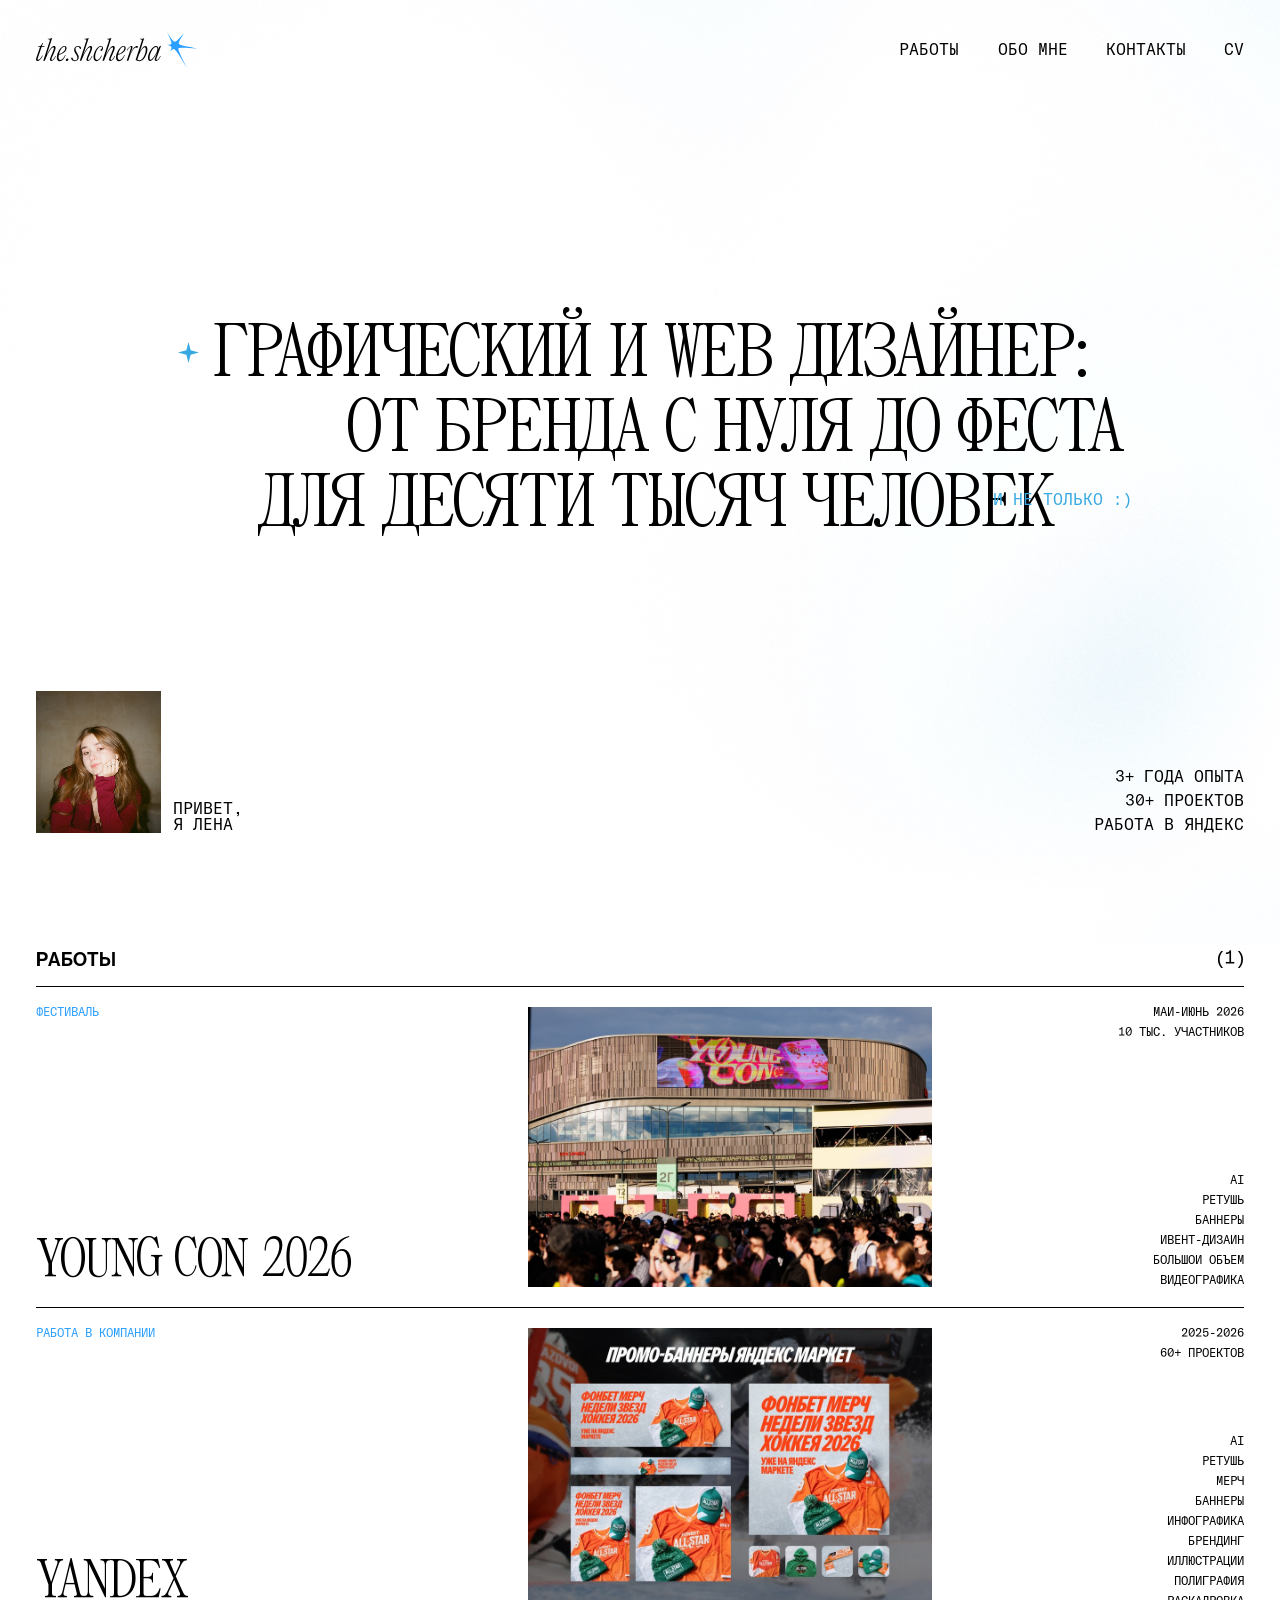
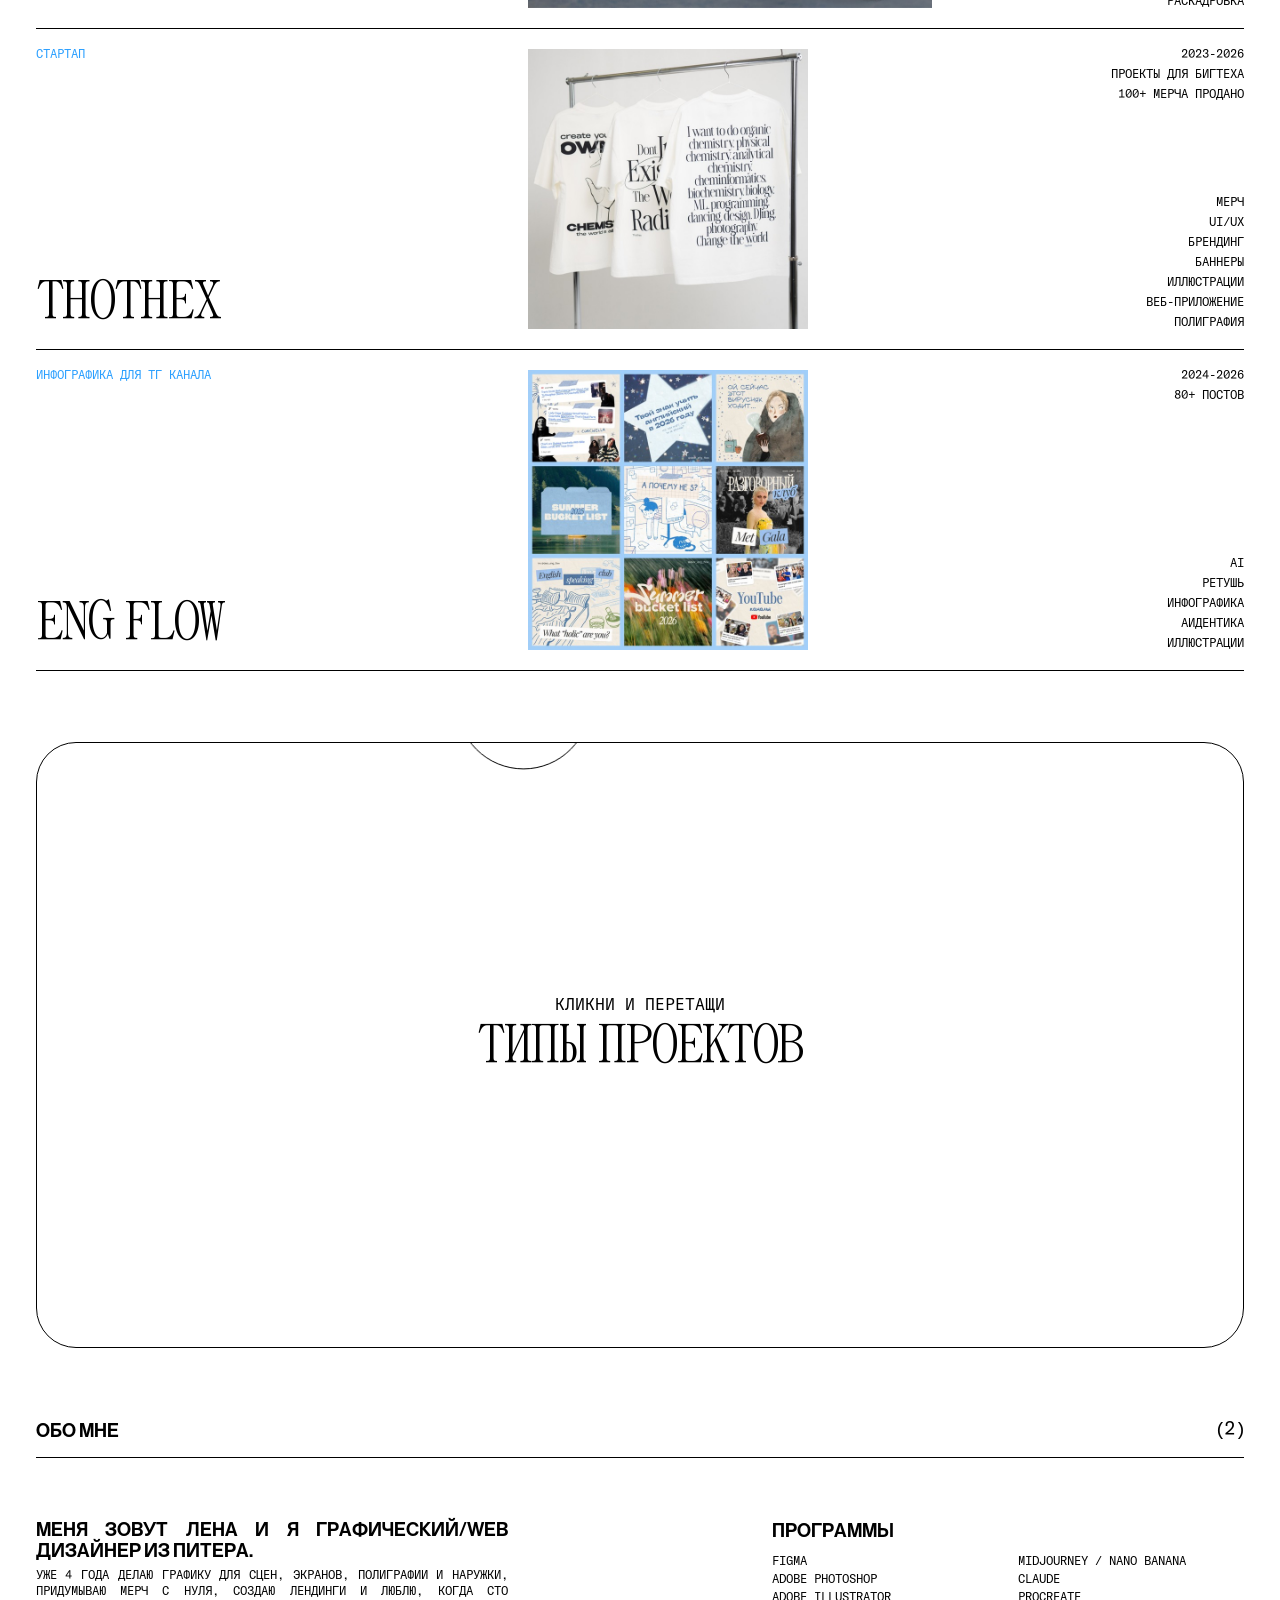
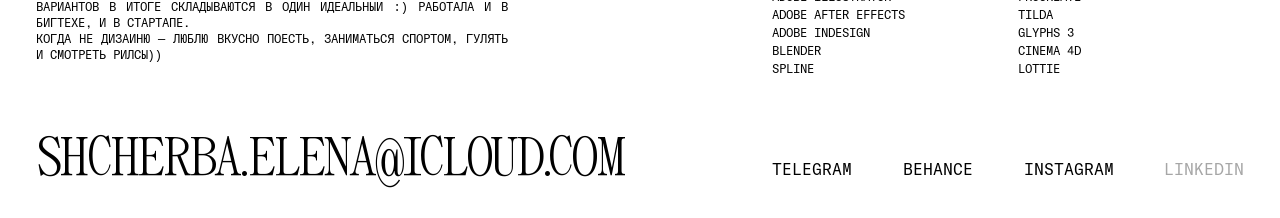
==== index.html @ 64e2c1d6 "Initial commit: portfolio site Co-Authored-By: Claude Opus 5.5 <noreply@anthropic.com>" ====
<!doctype html>
<html lang="ru">
  <head>
    <meta charset="UTF-8" />
    <meta name="viewport" content="width=device-width, initial-scale=1.0" />
    <title>the.shcherba — графический и web дизайнер</title>
    <link rel="icon" type="image/png" sizes="32x32" href="assets/favicon-32.png" />
    <link rel="apple-touch-icon" href="assets/apple-touch-icon.png" />
    <link rel="stylesheet" href="css/fonts.css" />
    <link rel="stylesheet" href="css/main.css" />
  </head>
  <body>
    <!-- РАУНД 36: экран загрузки — см. комментарий у .loading-screen в main.css и js/loader.js.
       Виден сразу (чистый CSS, не ждёт JS), прячется сам после полной загрузки страницы. -->
    <div class="loading-screen" id="loading-screen" aria-hidden="true">
      <div class="loading-screen-inner">
        <img
          class="loading-screen-gif"
          src="assets/loading/happy-cat.gif"
          alt=""
        />
        <p class="loading-screen-text">Loading...</p>
      </div>
    </div>

    <!-- первый экран -->
    <section id="top" class="hero">
      <div class="hero-headline">
        <!-- РАУНД 29: настоящий текст для скринридеров — один источник, т.к. ниже тот же текст
           показан визуально дважды (десктопная/мобильная разбивка на строки, см. main.css). -->
        <h1 class="sr-only">
          Графический и web дизайнер: от бренда с нуля до феста для десяти тысяч
          человек, и не только :)
        </h1>
        <img
          class="hero-star"
          src="assets/figma/hero-star.svg"
          alt=""
          width="21"
          height="21"
        />
        <div class="hero-lines hero-lines--desktop" aria-hidden="true">
          <span class="hero-line">Графический И WEB дизайнер:</span>
          <span class="hero-line">от бренда с нуля до феста&nbsp;</span>
          <span class="hero-line">для десяти тысяч человек</span>
        </div>
        <div class="hero-lines hero-lines--mobile" aria-hidden="true">
          <span class="hero-line-m">Графический И WEB</span>
          <span class="hero-line-m">дизайнер: от бренда</span>
          <span class="hero-line-m">с нуля до феста</span>
          <span class="hero-line-m">для десяти тысяч</span>
          <span class="hero-line-m">человек</span>
        </div>
        <span class="hero-accent" aria-hidden="true"
          >и не только <span class="hero-accent-smiley">:)</span></span
        >
      </div>

      <div class="hero-bottom">
        <div class="hero-greeting">
          <div class="hero-photo">
            <img
              src="assets/photos/lena.jpg"
              alt="Лена"
              width="125"
              height="142"
            />
          </div>
          <p class="hero-greeting-text">
            Привет<span class="hero-greeting-text-comma">,</span><br />я Лена
          </p>
        </div>
        <ul class="hero-stats">
          <li>3+ года опыта</li>
          <li>30+ проектов</li>
          <li>Работа в Яндекс</li>
        </ul>
      </div>
    </section>

    <!-- работы -->
    <section id="works" class="works">
      <div class="section-header">
        <span class="section-label">работы</span>
        <span class="section-counter">(1)</span>
      </div>

      <a class="work-row" href="young-con.html">
        <div class="work-info">
          <span class="work-tag">фестиваль</span>
          <h3 class="work-title">
            Young Con <span class="work-number">2026</span>
          </h3>
        </div>
        <div class="work-image work-image--wide">
          <img src="assets/photos/works/young-con.jpg" alt="Young Con 2026" />
        </div>
        <div class="work-meta">
          <div class="work-facts">
            <span>май-июнь 2026</span>
            <span>10 тыс. участников</span>
          </div>
          <ul class="work-tags">
            <li>ai</li>
            <li>ретушь</li>
            <li>баннеры</li>
            <li>ивент-дизайн</li>
            <li>большой объем</li>
            <li>видеографика</li>
          </ul>
        </div>
      </a>

      <div class="work-divider"></div>

      <a class="work-row" href="yandex.html">
        <div class="work-info">
          <span class="work-tag">работа в компании</span>
          <h3 class="work-title">Yandex</h3>
        </div>
        <div class="work-image work-image--wide">
          <img src="assets/photos/works/yandex.jpg" alt="Yandex" />
        </div>
        <div class="work-meta">
          <div class="work-facts">
            <span>2025-2026</span>
            <span>60+ проектов</span>
          </div>
          <ul class="work-tags">
            <li>ai</li>
            <li>ретушь</li>
            <li>мерч</li>
            <li>баннеры</li>
            <li>инфографика</li>
            <li>брендинг</li>
            <li>иллюстрации</li>
            <li>полиграфия</li>
            <li>раскадровка</li>
          </ul>
        </div>
      </a>

      <div class="work-divider"></div>

      <a class="work-row" href="thothex.html">
        <div class="work-info">
          <span class="work-tag">стартап</span>
          <h3 class="work-title">Thothex</h3>
        </div>
        <div class="work-image work-image--square">
          <img src="assets/photos/works/thothex.jpg" alt="Thothex" />
        </div>
        <div class="work-meta">
          <div class="work-facts work-facts--split">
            <span>2023-2026</span>
            <span>проекты для бигтеха</span>
            <span>100+ мерча продано</span>
          </div>
          <ul class="work-tags">
            <li>мерч</li>
            <li>ui/ux</li>
            <li>брендинг</li>
            <li>баннеры</li>
            <li>иллюстрации</li>
            <li>веб-приложение</li>
            <li>полиграфия</li>
          </ul>
        </div>
      </a>

      <div class="work-divider"></div>

      <a class="work-row" href="eng-flow.html">
        <div class="work-info">
          <span class="work-tag">инфографика для тг канала</span>
          <h3 class="work-title">eng flow</h3>
        </div>
        <div class="work-image work-image--square">
          <img src="assets/photos/works/eng-flow.jpg" alt="eng flow" />
        </div>
        <div class="work-meta">
          <div class="work-facts">
            <span>2024-2026</span>
            <span>80+ постов</span>
          </div>
          <ul class="work-tags">
            <li>ai</li>
            <li>ретушь</li>
            <li>инфографика</li>
            <li>айдентика</li>
            <li>иллюстрации</li>
          </ul>
        </div>
      </a>

      <div class="work-divider"></div>
    </section>

    <!-- типы проектов / обо мне / контакты -->
    <div class="bottom-group">
      <section id="skills" class="skills">
        <div class="skills-canvas">
          <span class="skills-hint">кликни и перетащи</span>
          <h2 class="skills-title">Типы проектов</h2>
          <ul class="skills-balls">
            <li>полиграфия</li>
            <li>презентации</li>
            <li>лендинги</li>
            <li>айдентика</li>
            <li>3D</li>
            <li>моушн</li>
            <li>мерч</li>
            <li>ai</li>
            <li>баннеры</li>
            <li>ui/ux</li>
            <li>иллюстация</li>
            <li>инфографика</li>
            <li>ретушь</li>
          </ul>
        </div>
      </section>

      <section id="about" class="about">
        <div class="section-header">
          <span class="section-label">обо мне</span>
          <span class="section-counter">(2)</span>
        </div>
        <div class="about-body">
          <div class="about-text">
            <p class="about-intro">
              Меня зовут Лена и я графический/web дизайнер из Питера.
            </p>
            <p class="about-bio">
              уже 4 года делаю графику для сцен, экранов, полиграфии и наружки,
              придумываю мерч с нуля, создаю лендинги и люблю, когда сто
              вариантов в итоге складываются в один идеальный :) Работала и в
              бигтехе, и в стартапе.<br />Когда не дизайню — люблю вкусно
              поесть, заниматься спортом, гулять и смотреть рилсы))
            </p>
          </div>
          <div class="about-programs">
            <h4>программы</h4>
            <div class="about-programs-cols">
              <ul>
                <li>Figma</li>
                <li>Adobe Photoshop</li>
                <li>Adobe Illustrator</li>
                <li>Adobe After Effects</li>
                <li>Adobe InDesign</li>
                <li>Blender</li>
                <li>Spline</li>
              </ul>
              <ul>
                <li>Midjourney / nano banana</li>
                <li>Claude</li>
                <li>Procreate</li>
                <li>Tilda</li>
                <li>Glyphs 3</li>
                <li>Cinema 4D</li>
                <li>Lottie</li>
              </ul>
            </div>
          </div>
        </div>
      </section>

      <footer id="contacts" class="contacts">
        <a class="contacts-email" href="mailto:shcherba.elena@icloud.com"
          >shcherba.elena@icloud.com</a
        >
        <nav class="contacts-links">
          <a href="https://t.me/the_shcherba" target="_blank" rel="noopener"
            >telegram</a
          >
          <a
            href="https://www.behance.net/the_shcherba"
            target="_blank"
            rel="noopener"
            >behance</a
          >
          <a
            href="https://www.instagram.com/the.shcherba/"
            target="_blank"
            rel="noopener"
            >instagram</a
          >
          <span class="contacts-link--pending" title="ждём ссылку от Лены"
            >linkedin</span
          >
        </nav>
      </footer>
    </div>

    <!-- РАУНД 28: хедер намеренно вынесен сюда, в самый конец <body> (не там, где он
       визуально на странице) — технический приём, не визуальный. Подробности в
       комментарии у .hero-nav в main.css: прилипающий/скрывающийся при скролле хедер
       (position:absolute, БЕЗ z-index — z-index ломает mix-blend-mode, см. комментарий)
       должен идти в разметке ПОСЛЕ секций со своим z-index (.skills-canvas/.case-canvas),
       иначе они будут рисоваться поверх него при скролле — порядок покраски для
       position:absolute элементов без z-index решает именно разметка, не CSS-позиция. -->
    <header class="hero-nav">
      <a href="#top" class="logo">
        <img
          class="logo-text-img"
          src="assets/figma/logo-text.svg"
          alt="the.shcherba"
          width="125"
          height="24"
        />
        <img
          class="logo-star-img"
          src="assets/figma/logo-star.svg"
          alt=""
          width="31"
          height="36"
        />
      </a>
      <button type="button" class="nav-menu-toggle" aria-expanded="false">
        (меню)
      </button>
      <nav class="nav-links">
        <a href="#works">работы</a>
        <a href="#about">обо мне</a>
        <a href="#contacts">контакты</a>
        <a href="#" class="cv-link" target="_blank" rel="noopener">cv</a>
      </nav>
    </header>

    <script src="js/vendor/lenis.min.js"></script>
    <script src="js/smooth-scroll.js"></script>
    <script src="js/loader.js"></script>
    <script src="js/background.js"></script>
    <script src="js/nav.js"></script>
    <script src="js/cursor.js"></script>
    <script src="js/skills-balls.js"></script>
  </body>
</html>
---- css/fonts.css ----
/* GT America Mono — навигация, мелкий текст (Trial — купить лицензию перед публикацией) */
@font-face {
  font-family: "GT America Mono";
  src: url("../fonts/gt-america-mono/GT-America-Mono-Light-Trial.otf") format("opentype");
  font-weight: 300;
  font-style: normal;
  font-display: swap;
}
@font-face {
  font-family: "GT America Mono";
  src: url("../fonts/gt-america-mono/GT-America-Mono-Regular-Trial.otf") format("opentype");
  font-weight: 400;
  font-style: normal;
  font-display: swap;
}

/* Panama — крупный заголовок первого экрана */
@font-face {
  font-family: "Panama";
  src: url("../fonts/panama/Panama-Regular.ttf") format("truetype");
  font-weight: 400;
  font-style: normal;
  font-display: swap;
}

/* PP Editorial New Ultralight Italic — для логотипа (сейчас лого подключено как SVG-картинка, шрифт оставлен про запас) */
@font-face {
  font-family: "PP Editorial New";
  src: url("../fonts/pp-editorial-new/PPEditorialNew-UltralightItalic-BF644b214ff1e9b.otf") format("opentype");
  font-weight: 200;
  font-style: italic;
  font-display: swap;
}

/* PP Editorial New Ultralight (прямой) — цифры в заголовках карточек работ */
@font-face {
  font-family: "PP Editorial New";
  src: url("../fonts/pp-editorial-new/PPEditorialNew-Ultralight-BF644b21500d0c0.otf") format("opentype");
  font-weight: 200;
  font-style: normal;
  font-display: swap;
}

/* Neue Haas Grotesk Display Pro — заголовки секций ("работы", "обо мне") и вступительный текст блока "обо мне" */
/* РАУНД 11: Лена прислала Medium (65) взамен Roman (55) — используем Medium везде, где подключен этот шрифт */
@font-face {
  font-family: "Neue Haas Grotesk Display Pro";
  src: url("../fonts/neue-haas/Neue-Haas-Grotesk-Display-Pro-65-Medium.otf") format("opentype");
  font-weight: 400;
  font-style: normal;
  font-display: swap;
}
---- css/main.css ----
/* ===== reset / base ===== */
*,
*::before,
*::after {
  box-sizing: border-box;
}
html,
body {
  margin: 0;
  padding: 0;
}
body {
  font-family: "GT America Mono", monospace;
  color: #000;
  background: #fff;
  -webkit-font-smoothing: antialiased;
  padding: 0 clamp(20px, 2.78vw, 40px); /* 40px at 1440 canvas width */
}
img {
  display: block;
  max-width: 100%;
}
a {
  color: inherit;
  text-decoration: none;
}
ul {
  list-style: none;
  margin: 0;
  padding: 0;
}
h1 {
  margin: 0;
  font-weight: normal;
}

/* РАУНД 29: визуально скрытый, но доступный для скринридеров текст — нужен там, где одно и то
   же содержимое показано визуально по-разному на десктопе и мобильном (см. .hero-headline:
   десктопная и мобильная версии заголовка — это две разные "нарезки" на строки одного и того же
   текста через чистый CSS display:none/block, обе помечены aria-hidden, поэтому самому тексту
   нужен один-единственный настоящий источник для accessibility — этот класс). */
.sr-only {
  position: absolute;
  width: 1px;
  height: 1px;
  padding: 0;
  margin: -1px;
  overflow: hidden;
  clip: rect(0, 0, 0, 0);
  white-space: nowrap;
  border: 0;
}

/* ===== фон с нойзом (референс chriskalafatis.com, см. js/background.js) ===== */
#bg-canvas {
  position: fixed;
  top: -5vh;
  left: -5vw;
  width: 110vw;
  height: 110vh;
  z-index: -1;
  pointer-events: none;
  /* было 60px. Блюр — это фильтр нижних частот: он усредняет соседние пиксели, а значит стирает
     ЛЮБОЕ мелкое зерно (оно меняется через пиксель — самая высокая "частота" из возможных) даже
     при небольшом радиусе блюра, задолго до того как начинает заметно сглаживать сам силуэт пятна.
     Поэтому блюр тут больше не используется вообще — мягкий край даёт сам шейдер (smoothstep
     внутри blob()), а зерно (js/background.js) остаётся видимым как и должно */
  filter: none;
}

/* ===== кастомный курсор (референс klyuse.com, см. js/cursor.js) ===== */
html.has-custom-cursor,
html.has-custom-cursor * {
  cursor: none !important;
}

.cursor {
  position: fixed;
  top: 0;
  left: 0;
  width: 0;
  height: 0;
  pointer-events: none;
  z-index: 9999;
  opacity: 0;
  transition: opacity 0.2s ease;
}

.cursor.is-visible {
  opacity: 1;
}

.cursor-dot {
  position: absolute;
  top: 0;
  left: 0;
  width: 9px;
  height: 9px;
  border-radius: 50%;
  background: var(--color-accent, #36a9e2);
  border: 0px solid var(--color-accent, #36a9e2);
  transform: translate(-50%, -50%);
  transition:
    width 0.3s cubic-bezier(0.19, 1, 0.22, 1),
    height 0.3s cubic-bezier(0.19, 1, 0.22, 1),
    background-color 0.3s ease,
    border-width 0.3s ease;
}

.cursor.is-hover .cursor-dot {
  width: 80px;
  height: 80px;
  background: rgba(54, 169, 226, 0.16);
  border: 1px solid var(--color-accent, #36a9e2);
}

@media (hover: none), (pointer: coarse) {
  .cursor {
    display: none;
  }
}

/* ===== экран загрузки (РАУНД 36, Figma нода 217:10764 — "MacBook Air - 1") =====
   Показывается при каждом открытии страницы: гифка кота по центру, "Loading..." под ней.
   В Figma-макете (кадр 1280×832) центр группы "кот+текст" чуть выше геометрического центра
   экрана (175px до верха кота + 274 высота + 31 зазор + 12 текста = группа 175-492px, её
   центр 333.5px — это 40% высоты кадра, не 50%), поэтому вместо чистого justify-content:center
   у .loading-screen-inner есть небольшой отрицательный margin-top (в vh, т.к. это оверлей на
   весь экран — в отличие от остальной вёрстки сайта с её max-width:1360px контейнером, тут
   позиционирование от viewport, не от контента). z-index выше, чем у курсора (9999, см. выше) —
   оверлей должен перекрывать вообще всё, включая кастомный курсор. */
.loading-screen {
  position: fixed;
  inset: 0;
  z-index: 100000;
  background: #fff;
  display: flex;
  align-items: center;
  justify-content: center;
  transition: opacity 0.5s ease;
}

.loading-screen.is-hidden {
  opacity: 0;
  pointer-events: none;
}

.loading-screen-inner {
  display: flex;
  flex-direction: column;
  align-items: center;
  gap: 31px;
  margin-top: clamp(-80px, -10vh, 0px);
}

.loading-screen-gif {
  width: clamp(120px, 21vw, 274px);
  aspect-ratio: 1 / 1;
  object-fit: contain;
}

.loading-screen-text {
  margin: 0;
  font-family: "GT America Mono", monospace;
  font-size: 16px;
  text-transform: uppercase;
  color: #000;
  white-space: nowrap;
}

body.is-loading {
  overflow: hidden;
}

@media (prefers-reduced-motion: reduce) {
  .loading-screen {
    transition: none;
  }
}

/* ===== первый экран ===== */
.hero {
  max-width: 1360px;
  margin: 0 auto;
  display: flex;
  flex-direction: column;
  align-items: flex-start;
  gap: 19px;
  /* РАУНД 28: .hero-nav снова ушёл из потока (position:absolute) — нужен position:relative
     здесь, чтобы он позиционировался относительно .hero (центрированной колонки 1360px),
     а не относительно viewport/body. padding-top компенсирует место, которое раньше занимал
     хедер в потоке (его высоту, var(--nav-h), меряет js/nav.js) + прежний gap 19px до него. */
  position: relative;
  padding-top: calc(var(--nav-h, 110px) + 19px);

  height: calc(100vh - 40px);
}

/* --- хедер ---
   РАУНД 19: маска-инверсия/scramble/подчёркивание/прилипание-скрытие при скролле были убраны
   по просьбе Лены — хедер вернулся в обычный статичный поток.
   РАУНД 27: Лена попросила вернуть анимацию хедера как на chriskalafatis.com — маску-инверсию
   на буквах, подчёркивание при наведении, смену символов на 4 пунктах меню, плавную анимацию.
   Тогда НЕ трогали position хедера (оставался в обычном потоке, position:static) — именно
   смена position (fixed в РАУНДЕ 16, затем absolute+scroll-sync в РАУНДЕ 17-18) была причиной
   почти всех багов с маской в прошлых раундах (у position:fixed/absolute со своим stacking
   context mix-blend-mode видит только контент внутри этого контекста, не реальный фон страницы
   позади) — тогда это не просили, поэтому не добавляли.
   РАУНД 28: Лена явно попросила именно это — "при прокрутке вниз пропадает вверх появляется
   мягко", как на chriskalafatis.com. Возвращаем position:absolute, но теперь зная уроки
   прошлых раундов плюс НОВУЮ находку этого раунда (проверено отдельным минимальным тестом в
   Playwright, не на глаз):

   (1) РАУНД 17 — position:fixed ломает mix-blend-mode кросс-контентный блендинг (изолированный
   stacking context), а position:absolute без СВОЕГО z-index — нет; поэтому "прилипание" к верху
   экрана при скролле делается не через fixed, а через JS, который на каждый кадр выставляет
   nav.style.top = window.scrollY (см. js/nav.js) — визуально неотличимо от fixed, но блендинг
   остаётся настоящим.

   (2) РАУНД 18 — анимация через CSS `transform` на элементе с position:fixed/absolute может
   спровоцировать браузер поднять его в отдельный GPU-слой композитинга даже в состоянии покоя —
   это тоже ломает mix-blend-mode на реальных устройствах. Поэтому анимация скрытия/появления
   идёт через `margin-top` (layout-свойство), а не через transform.

   (3) НОВОЕ, РАУНД 28 — САМ `z-index` (с любым числовым значением, не `auto`) на позиционированном
   элементе создаёт для него изолированную группу блендинга точно так же, как position:fixed —
   mix-blend-mode внутри такой группы видит только то, что нарисовано ВНУТРИ самого .hero-nav
   (например звёздочку рядом с текстом), а не реальный контент страницы позади хедера. Раньше
   (РАУНДЫ 16-18) на хедере стоял `z-index:100` — похоже, кросс-контентный блендинг тогда работал
   не до конца корректно, просто это не было поймано отдельным тестом. Проверено минимальным
   изолированным примером (прямоугольник с mix-blend-mode:difference текстом на градиентном фоне):
   без z-index — текст корректно меняет цвет под градиентом; с любым z-index (включая 100) —
   текст остаётся сплошным белым, блендинга нет. Поэтому здесь z-index у `.hero-nav` НЕТ вообще —
   чтобы он всё равно гарантированно рисовался поверх других секций со своим z-index
   (`.skills-canvas`/`.case-canvas`, им z-index:0 нужен по отдельной причине — см. комментарий
   там), сам `<header class="hero-nav">` в разметке каждой страницы перенесён в самый конец
   `<body>` (после всех остальных секций) — для position:absolute элементов без z-index порядок
   прорисовки среди "конкурентов" на той же позиции решает порядок в DOM, а не позиция на экране
   (которая всё равно управляется через top/margin-top, а не через место в разметке). */
.hero-nav {
  /* хедер позиционируется от окна (position:absolute, body не relative), а не от колонки
     контента — поэтому вычитаем боковые отступы body (та же clamp, что у body выше), иначе
     на узких экранах (где 1360px не ограничивает) он прилипал к краям экрана */
  width: calc(100% - 2 * clamp(20px, 2.78vw, 40px));
  max-width: 1360px;
  margin: 0 auto;
  padding: clamp(20px, 2.6vw, 32px) 0px clamp(14px, 1.8vw, 22px);
  box-sizing: border-box;
  display: flex;
  align-items: center;
  justify-content: space-between;
  position: absolute;
  top: 0;
  left: 0;
  right: 0;
  margin-top: 0;
  transition: margin-top 0.4s ease;
}

/* скрытое состояние — выезжает вверх за пределы экрана (margin-top отрицательный, см. комментарий
   выше про то, почему margin-top, а не transform). На самом верху страницы хедер всегда виден
   (см. логику в js/nav.js) — сразу после загрузки класс не навешивается. */
.hero-nav.nav-hidden {
  margin-top: calc(var(--nav-h, 110px) * -1.3);
}

.logo {
  display: flex;
  align-items: center;
  gap: 6px;
}

/* mix-blend-mode:difference против белого текста и filter:invert(1) против чёрного SVG-лого —
   та же пара приёмов, что уже проверялась в РАУНДАХ 16/18: инверсия должна быть именно на
   буквах (текст лого + пункты меню), звёздочка (.logo-star-img) её сознательно не получает,
   как и просила Лена в РАУНДЕ 18 ("маска инвертирующая... только на буквах"). */
.logo-text-img {
  display: block;
  width: 125px;
  height: 24px;
  mix-blend-mode: difference;
  filter: invert(1);
}

.logo-star-img {
  display: block;
  width: 31px;
  height: 36px;
}

.nav-links {
  display: flex;
  align-items: center;
  gap: clamp(20px, 3vw, 42px);
}

.nav-links a {
  position: relative;
  display: inline-block;
  font-size: 16px;
  line-height: 12px;
  text-transform: uppercase;
  white-space: nowrap;
  color: #fff;
  mix-blend-mode: difference;
}

/* подчёркивание при наведении — тонкая линия, выезжает слева направо.
   Тоже mix-blend-mode:difference + белый фон, как и сам текст, чтобы линия вела себя так же
   (видна на любом фоне позади хедера, не только на белом). */
.nav-links a::after {
  content: "";
  position: absolute;
  left: 0;
  right: 0;
  bottom: -4px;
  height: 1px;
  background: #fff;
  mix-blend-mode: difference;
  transform: scaleX(0);
  transform-origin: left;
  transition: transform 0.35s ease;
}

.nav-links a:hover::after {
  transform: scaleX(1);
}

/* Safari / любой браузер на iOS (движок WebKit): маска-инверсия хедера там не работает.
   Проверено тестовыми страницами в Safari: ломает её WebGL-фон #bg-canvas (с ним — текст
   не виден, без него — виден; прилипание хедера через top в js/nav.js ни при чём). Плюс
   WebKit не смешивает с фоном самого body/холста страницы — только с обычными блоками.
   mix-blend-mode в WebKit видит только то, что в одном слое композитинга с хедером, а
   анимированный канвас всегда в своём слое. Поэтому в WebKit — запасной вариант: обычный
   чёрный текст и чёрное лого без блендинга, всегда (по решению Лены — без переключения цвета
   над фото). Класс .is-webkit на <html> ставит js/nav.js. */
html.is-webkit .logo-text-img {
  mix-blend-mode: normal;
  filter: none; /* исходный SVG лого чёрный — invert(1) делал его белым для difference */
}

html.is-webkit .nav-links a,
html.is-webkit .nav-links a::after,
html.is-webkit .nav-menu-toggle {
  mix-blend-mode: normal;
}

html.is-webkit .nav-links a,
html.is-webkit .nav-menu-toggle {
  color: #000;
}

html.is-webkit .nav-links a::after {
  background: #000;
}

/* РАУНД 29: кнопка "(меню)" — показывается только на узких экранах (см. @media max-width:480px),
   раскрывает/прячет .nav-links. На десктопе/планшете её просто не видно и она не участвует в
   layout (display:none), поэтому justify-content:space-between у .hero-nav её не замечает. */
.nav-menu-toggle {
  display: none;
}

/* --- заголовок --- */
.hero-headline {
  position: relative;
  width: 100%;
  height: clamp(320px, 44vw, 599px);
}

.hero-star {
  position: absolute;
  left: 11.8%;
  top: 41.4%;
  width: 21px;
  height: 21px;
}

/* РАУНД 29: настоящий <h1> теперь просто .sr-only (один источник текста для скринридеров —
   см. комментарий у .sr-only в начале файла), сама видимая вёрстка — в .hero-lines--desktop /
   .hero-lines--mobile ниже (обе aria-hidden, переключаются через display:none/block по
   медиа-запросу, см. @media (max-width: 480px) в конце файла). */
.hero-lines--mobile {
  display: none;
}

.hero-line {
  position: absolute;
  display: block;
  font-family: "Panama", serif;
  font-size: clamp(30px, 5.88vw, 80px);
  line-height: 1;
  letter-spacing: -0.0695em;
  text-transform: uppercase;
  white-space: nowrap;
  color: #000;
  transform: translateY(-50%);
}

.hero-line:nth-of-type(1) {
  left: 14.49%;
  right: 17.72%;
  top: 43.24%;
}

.hero-line:nth-of-type(2) {
  left: 25.59%;
  right: 14.49%;
  top: 56.59%;
}

.hero-line:nth-of-type(3) {
  left: 18.31%;
  right: 20.37%;
  top: 69.95%;
}

.hero-accent {
  position: absolute;
  right: 9.3%;
  top: 69.45%;
  transform: translateY(-50%);
  font-family: "GT America Mono", monospace;
  font-size: 16px;
  text-transform: uppercase;
  white-space: nowrap;
  color: #36a9e2;
}

.hero-accent-smiley {
  text-transform: none;
}

/* --- низ первого экрана --- */
.hero-bottom {
  width: 100%;
  display: flex;
  align-items: flex-end;
  justify-content: space-between;
}

.hero-greeting {
  display: flex;
  align-items: flex-end;
  gap: 12px;
}

.hero-photo {
  width: 125px;
  height: 142px;
  overflow: hidden;
  flex-shrink: 0;
}

.hero-photo img {
  width: 100%;
  height: 100%;
  object-fit: cover;
}

.hero-greeting-text {
  margin: 0;
  font-family: "GT America Mono", monospace;
  font-size: 16px;
  line-height: 1;
  text-transform: uppercase;
  white-space: nowrap;
  color: #000;
}
.hero-greeting-text-comma {
  letter-spacing: -0.0822em;
}

.hero-stats {
  display: flex;
  flex-direction: column;
  align-items: flex-end;
  gap: 8px;
  font-family: "GT America Mono", monospace;
  font-size: 16px;
  line-height: 1;
  text-transform: uppercase;
  text-align: right;
  color: #000;
  white-space: nowrap;
}

/* ===== общий ритм секций ===== */
:root {
  --gap-section: clamp(40px, 5.56vw, 80px); /* 80px на холсте 1440 */
  --gap-sub: clamp(
    28px,
    4.17vw,
    60px
  ); /* 60px между типы проектов / обо мне / контакты */
  --color-tag: #2a9fff; /* категория-тег у карточек работ */
  --color-accent: #36a9e2; /* акцентный голубой (hero, фон) */
}

.works,
.bottom-group {
  max-width: 1360px;
  margin: var(--gap-section) auto 0;
}

/* --- переиспользуемый заголовок секции ("работы (1)", "обо мне (2)") --- */
.section-header {
  display: flex;
  align-items: center;
  justify-content: space-between;
  width: 100%;
  padding: 18px 0;
  border-bottom: 1px solid #000;
  text-transform: uppercase;
}

.section-label {
  font-family: "Neue Haas Grotesk Display Pro", sans-serif;
  font-size: 19px;
  line-height: 19px;
}

.section-counter {
  font-family: "GT America Mono", monospace;
  font-size: 19px;
  line-height: 19px;
  letter-spacing: -0.0882em;
}

/* ===== работы ===== */
.works {
  display: flex;
  flex-direction: column;
  gap: 20px;
}

.work-divider {
  height: 1px;
  background: #000;
  width: 100%;
}

.work-row {
  display: flex;
  align-items: stretch;
  gap: 20px;
}

.work-info {
  flex: 0 0 39.12%;
  display: flex;
  flex-direction: column;
  justify-content: space-between;
  text-transform: uppercase;
}

.work-tag {
  font-family: "GT America Mono", monospace;
  font-size: 12px;
  line-height: 12px;
  color: var(--color-tag);
}

.work-title {
  margin: 0;
  display: flex;
  align-items: flex-end;
  gap: clamp(8px, 1.25vw, 17px);
  font-family: "Panama", serif;
  font-weight: normal;
  font-size: clamp(28px, 4.27vw, 58px);
  letter-spacing: -0.06em;
  line-height: 1;
  color: #000;
}

.work-number {
  font-family: "PP Editorial New", serif;
  font-weight: 200;
  font-size: clamp(24px, 3.82vw, 52px);
  letter-spacing: -0.04em;
}

.work-image {
  flex-shrink: 0;
  overflow: hidden;
}

.work-image img {
  width: 100%;
  height: 100%;
  object-fit: cover;
  display: block;
}

.work-image--wide {
  flex-basis: 33.38%;
  aspect-ratio: 454 / 315;
}

.work-image--square {
  flex-basis: 23.16%;
  aspect-ratio: 1 / 1;
}

.work-meta {
  flex: 1 1 0%;
  display: flex;
  flex-direction: column;
  justify-content: space-between;
  align-items: flex-end;
  text-align: right;
  text-transform: uppercase;
  font-family: "GT America Mono", monospace;
  font-size: 12px;
  line-height: 12px;
}

.work-facts {
  display: flex;
  flex-direction: column;
  align-items: flex-end;
  gap: 8px;
}

.work-tags {
  display: flex;
  flex-direction: column;
  align-items: flex-end;
  gap: 8px;
}

/* ===== типы проектов (шарики, статично — без физики, добавим позже) ===== */
.bottom-group {
  display: flex;
  flex-direction: column;
}

.skills-canvas {
  position: relative;
  /* z-index:0 (а не auto) — создаёт свой локальный stacking context, чтобы z-index у шариков/
     подсказки внутри (ниже) не "утекал" на уровень всей страницы */
  z-index: 0;
  width: 100%;
  aspect-ratio: 1360 / 682;
  border: 1px solid #000;
  border-radius: 40px;
  overflow: hidden;
}

.skills-hint,
.skills-title {
  position: absolute;
  left: 50%;
  text-align: center;
  white-space: nowrap;
  color: #000;
  text-transform: uppercase;
  z-index: 2;
  pointer-events: none;
}

/* подсказка — на 10px над заголовком (было отдельно, top: 50% − 7.5vw, и зазор плавал от
   ширины). Заголовок центрирован по 50% с line-height:1, поэтому его верх = 50% − половина
   font-size (та же clamp, что у .skills-title ниже); translateY(-100%) ставит низ подсказки
   на эту линию минус 3px. Не 10: у подсказки под буквами ещё место строки, а заглавные
   Panama начинаются ниже верха строки — видимый зазор между самими буквами выходит ~10px.
   Мобильный (≤480) переопределяет top/transform отдельно. */
.skills-hint {
  top: calc(50% - clamp(26px, 4.27vw, 58px) / 2 - 3px);
  transform: translate(-50%, -100%);
  font-family: "GT America Mono", monospace;
  font-size: 16px;
}

.skills-title {
  top: 50%;
  transform: translate(-50%, -50%);
  margin: 0;
  font-family: "Panama", serif;
  font-weight: normal;
  font-size: clamp(26px, 4.27vw, 58px);
  letter-spacing: -0.06em;
  line-height: 1;
}

.skills-balls {
  position: absolute;
  inset: 0;
}

.skills-balls li {
  position: absolute;
  aspect-ratio: 1 / 1;
  width: 11.03%;
  border: 1px solid #000;
  border-radius: 50%;
  display: flex;
  align-items: center;
  justify-content: center;
  text-align: center;
  padding: 8px;
  font-family: "GT America Mono", monospace;
  font-size: 12px;
  line-height: 12px;
  color: #000;
  text-transform: uppercase;
}

.skills-balls li:nth-child(1) {
  left: 77.87%;
  top: 0.51%;
}
.skills-balls li:nth-child(2) {
  left: 59.41%;
  top: 11.14%;
}
.skills-balls li:nth-child(3) {
  left: 43.9%;
  top: 8.8%;
}
.skills-balls li:nth-child(4) {
  left: 15.37%;
  top: 12.9%;
}
.skills-balls li:nth-child(5) {
  left: 30%;
  top: 23.02%;
}
.skills-balls li:nth-child(6) {
  left: 30%;
  top: 48.24%;
}
.skills-balls li:nth-child(7) {
  left: 18.46%;
  top: 48.24%;
}
.skills-balls li:nth-child(8) {
  left: 18.46%;
  top: 77.57%;
}
.skills-balls li:nth-child(9) {
  left: 31.47%;
  top: 77.57%;
}
.skills-balls li:nth-child(10) {
  left: 48.16%;
  top: 77.57%;
}
.skills-balls li:nth-child(11) {
  left: 61.18%;
  top: 77.57%;
}
.skills-balls li:nth-child(12) {
  left: 77.87%;
  top: 77.57%;
}
.skills-balls li:nth-child(13) {
  left: 64.93%;
  top: 48.24%;
}

/* на десктопе js/skills-balls.js заменяет статичный список на физику-канвас */
.skills-balls--hidden {
  display: none;
}

.skills-physics-canvas {
  position: absolute;
  inset: 0;
  z-index: 1;
  touch-action: none;
}

/* ===== обо мне ===== */
.about {
  margin-top: var(--gap-sub);
  display: flex;
  flex-direction: column;
  gap: 60px;
}

.about-body {
  display: flex;
  justify-content: space-between;
  gap: 24px;
  flex-wrap: wrap;
}

.about-text {
  flex: 0 0 39.1%;
  display: flex;
  flex-direction: column;
  gap: 8px;
  text-align: justify;
  text-transform: uppercase;
}

.about-intro {
  margin: 0;
  font-family: "Neue Haas Grotesk Display Pro", sans-serif;
  font-size: 19px;
  line-height: 21px;
}

.about-bio {
  margin: 0;
  font-family: "GT America Mono", monospace;
  font-size: 12px;
  line-height: 16px;
}

.about-programs {
  flex: 0 0 39.1%;
  min-width: 260px;
}

.about-programs h4 {
  margin: 0 0 12px;
  font-family: "Neue Haas Grotesk Display Pro", sans-serif;
  font-weight: normal;
  font-size: 19px;
  text-transform: uppercase;
}

.about-programs-cols {
  display: flex;
  gap: 20px;
}

.about-programs-cols ul {
  flex: 1;
  display: flex;
  flex-direction: column;
  gap: 2px;
  font-family: "GT America Mono", monospace;
  font-size: 12px;
  line-height: 16px;
  text-transform: uppercase;
}

/* ===== контакты / футер ===== */
.contacts {
  margin-top: var(--gap-sub);
  display: flex;
  align-items: flex-end;
  justify-content: space-between;
  flex-wrap: wrap;
  gap: 24px;
  padding-bottom: var(--gap-section);
}

.contacts-email {
  font-family: "Panama", serif;
  font-size: clamp(28px, 4.27vw, 58px);
  line-height: 1;
  letter-spacing: -0.06em;
  text-transform: uppercase;
  color: #000;
}

.contacts-links {
  flex: 0 0 39.1%;
  min-width: 260px;
  display: flex;
  align-items: center;
  justify-content: space-between;
  gap: 16px;
  font-family: "GT America Mono", monospace;
  font-size: 16px;
  text-transform: uppercase;
}

.contacts-link--pending {
  color: #000;
  opacity: 0.35;
  cursor: default;
}

/* десктоп: от футера до конца страницы — тот же отступ, что у хедера сверху (верхний padding
   .hero-nav: clamp(20px, 2.6vw, 32px), т.е. 32px на обычной ширине десктопа). На мобильных
   ширинах (≤860) — свои 24px, см. .contacts в @media (max-width: 860px) ниже. */
@media (min-width: 861px) {
  .contacts {
    padding-bottom: clamp(20px, 2.6vw, 32px);
    /* соцсети — на одной линии с буквами почты (по базовой линии), а не с низом блока:
       низ блока почты задаёт "@", который уходит ниже строки, и ссылки из-за него
       опускались ниже букв */
    align-items: baseline;
  }
}

/* ===== mobile fallback (без макета в Figma — своя адаптация) ===== */
@media (max-width: 860px) {
  .hero-nav {
    flex-wrap: wrap;
    row-gap: 16px;
  }
  .nav-links {
    gap: 20px;
  }

  .hero-headline {
    height: auto;
    padding: 48px 0 24px;
  }
  .hero-star {
    display: none;
  }
  .hero-line {
    position: static;
    display: block;
    transform: none;
    font-size: clamp(28px, 9vw, 40px);
    white-space: normal;
  }
  .hero-accent {
    position: static;
    display: block;
    transform: none;
    text-align: left;
    margin-top: 12px;
  }

  .hero-bottom {
    flex-wrap: wrap;
    gap: 24px;
  }
  .hero-stats {
    align-items: flex-start;
    text-align: left;
  }

  /* --- работы --- */
  .work-row {
    flex-wrap: wrap;
  }
  .work-info {
    flex: 1 1 100%;
    order: 1;
    gap: 12px;
  }
  .work-image {
    order: 2;
    flex: 1 1 100%;
  }
  .work-image--wide,
  .work-image--square {
    flex-basis: 100%;
  }
  .work-meta {
    order: 3;
    flex: 1 1 100%;
    align-items: flex-start;
    text-align: left;
    margin-top: 12px;
  }
  .work-facts,
  .work-tags {
    align-items: flex-start;
  }

  /* --- типы проектов ---
     РАУНД 29: раньше тут на узком экране физика шариков полностью отключалась (js/skills-balls.js
     возвращался из isDesktop()-проверки) и вместо холста показывался плоский список тегов-пилюль.
     Лена явно попросила ("блок с шариками должен быть такой же анимированный как в декстопной
     версии") — физика теперь работает на любой ширине (js больше не делает ранний return), холст
     остаётся тем же бордер-блоком со скруглением, что и на десктопе (без переопределений здесь).
     Точная подгонка размера шариков/заголовка под Figma-макет "Главная — мобильная" — в
     @media (max-width: 480px) в конце файла. */

  /* --- обо мне --- */
  .about-body {
    flex-direction: column;
    gap: 32px;
  }
  .about-text,
  .about-programs {
    flex-basis: 100%;
    text-align: left;
  }

  /* --- контакты --- */
  .contacts {
    flex-direction: column;
    align-items: flex-start;
    gap: 20px;
    padding-bottom: 24px; /* от футера до конца страницы на мобильном */
  }
  .contacts-links {
    flex-basis: 100%;
    justify-content: flex-start;
    gap: 20px;
    flex-wrap: wrap;
  }
}

/* ===== РАУНД 29: точный мобильный макет главной страницы по Figma ("Главная — мобильная",
   нода 114:7704, холст 390px) =====
   Отдельная, более узкая точка перелома (480px, а не общие 860px выше) — макет в Figma нарисован
   именно под телефон, не под планшет; на ширинах 480-860 (планшет) остаётся обычная упрощённая
   адаптация из блока выше. Цифры позиционирования (left/top у строк заголовка, отступы у фото
   и т.д.) сняты из Figma Dev Mode для холста 390px с отступами по бокам 20px (контентная зона
   ~350px — то же число, что и в самой Figma-ноде "Знакомство"/"Обо мне", см. их width:350px). */
@media (max-width: 480px) {
  /* --- заголовок первого экрана: своя, не десктопная, разбивка на строки (см. .hero-lines--mobile
     и комментарий у .sr-only в начале файла — почему текст продублирован на уровне разметки) --- */
  /* первый экран — ровно на высоту экрана телефона: заголовок по центру свободного места
     между хедером и нижним блоком (margin: auto по вертикали), блок с фото и цифрами
     прижат к низу. svh — высота с учётом панелей браузера (на iPhone 100vh больше видимой
     области, и нижний блок уезжал бы под адресную строку); 100vh — запасной вариант для
     старых браузеров. Снизу 20px — тот же отступ, что по бокам. */
  .hero {
    height: 100vh;
    height: 100svh;
    padding-bottom: 20px;
    gap: 0;
  }
  .hero-headline {
    height: auto;
    padding: 0;
    margin: auto 0;
  }

  .hero-lines--desktop {
    display: none;
  }

  .hero-lines--mobile {
    display: block;
    position: relative;
    width: 100%;
    height: 210px;
  }

  .hero-line-m {
    position: absolute;
    display: block;
    white-space: nowrap;
    font-family: "Panama", serif;
    font-weight: normal;
    font-size: 40px;
    line-height: 1;
    letter-spacing: -0.0695em;
    text-transform: uppercase;
    color: #000;
  }
  .hero-line-m:nth-of-type(1) {
    left: 45px;
    top: 0;
  }
  .hero-line-m:nth-of-type(2) {
    left: 0;
    top: 43px;
  }
  .hero-line-m:nth-of-type(3) {
    left: 107px;
    top: 83px;
  }
  .hero-line-m:nth-of-type(4) {
    left: 14px;
    top: 123px;
  }
  .hero-line-m:nth-of-type(5) {
    left: 101px;
    top: 163px;
  }

  .hero-star {
    display: block;
    position: absolute;
    left: 11px;
    top: 9px;
    width: 22px;
    height: 21px;
  }

  .hero-accent {
    display: block;
    position: absolute;
    left: auto;
    right: 10px; /* не впритык к краю — проверено по Dev Mode: правый край текста на x=340 из 350 */
    top: 175px;
    transform: none;
    margin-top: 0;
    text-align: right;
    font-size: 12px;
  }

  /* --- знакомство: фото+подпись слева, статы справа, в один ряд (без переноса), фото меньше
     (88x100 вместо десктопных 125x142 — см. Figma-ноду "Знакомство") --- */
  .hero-bottom {
    flex-wrap: nowrap;
  }
  .hero-greeting {
    gap: 10px;
  }
  .hero-photo {
    width: 88px;
    height: 100px;
  }
  .hero-greeting-text {
    font-size: 12px;
  }
  .hero-stats {
    gap: 4px;
    font-size: 12px;
  }

  /* --- типы проектов: тот же физический холст, что на десктопе (см. комментарий выше), только
     пропорции под Figma-ноду "Типы проектов" (холст 350x650, кружки меньше скруглены по углам
     самого блока — 24px вместо 40px). Хинт+заголовок на десктопе каждый центрируется САМ по себе
     (translate(-50%,-50%)) — на мобильном это не совпадает с Dev Mode: там это единый блок
     (хинт + заголовок, gap 8px) центрированный КАК ЦЕЛОЕ в холсте 350x650, а не каждая строка
     по отдельности — поэтому top у обеих взят напрямую из Dev Mode (% от высоты холста 650px,
     bordered-box с aspect-ratio держит пропорцию, так что % тут надёжны), а не от 50%. */
  .skills-canvas {
    aspect-ratio: 350 / 650;
    border-radius: 24px;
  }
  .skills-hint {
    top: 46.02%;
    transform: translateX(-50%);
    font-size: 12px;
  }
  .skills-title {
    top: 49.71%;
    transform: translateX(-50%);
    font-size: 40px;
  }

  /* --- хедер: логотип + кнопка "(меню)" вместо всегда видимых 4 ссылок (см. Figma-ноду "Хедер"
     мобильной версии). Ссылки открываются в полноэкранном слое .mobile-menu (ниже, после
     этого медиа-блока; создаёт его js/nav.js), сама .nav-links в хедере на мобильном скрыта. */
  .nav-links {
    display: none;
  }
  .nav-menu-toggle {
    display: block;
    background: none;
    border: none;
    padding: 0;
    margin: 0;
    cursor: pointer;
    font-family: "GT America Mono", monospace;
    font-size: 12px;
    text-transform: uppercase;
    color: #fff;
    mix-blend-mode: difference;
  }

  /* --- работы: по Dev Mode мобильная карточка проще десктопной — тег, заголовок, обложка,
     ОДНА строка дат/цифр (без строки тегов-категорий вообще, её нет в мобильной ноде ни у одного
     из 4 кейсов) --- */
  .work-tags {
    display: none;
  }
  /* название кейса слева, тег-категория справа в одну строку (по просьбе Лены — было тег
     над заголовком). align-items:baseline — шрифты разного размера (Panama 28px и моно 12px),
     так нижний край букв у обоих на одной линии. gap — минимальный зазор, если название
     длинное; обычно между ними свободное место от space-between. */
  .work-info {
    flex-direction: row;
    justify-content: space-between;
    align-items: baseline;
    gap: 20px;
  }
  .work-info .work-title {
    order: 1;
    font-size: 40px;
  }
  /* "2026" у Young Con — в той же пропорции к названию, что и на десктопе (52 к 58) */
  .work-info .work-number {
    font-size: 36px;
  }
  .work-info .work-tag {
    order: 2;
    text-align: right;
  }
  .work-meta {
    margin-top: 0;
  } /* было +12px поверх gap:20px у .work-row — в сумме получалось 32px вместо 20 */
  .work-facts {
    flex-direction: row;
    justify-content: space-between;
    align-items: flex-start;
    width: 100%;
  }
  /* Thothex: три факта в одну строку не помещаются — дата слева, остальные два справа
     столбиком друг под другом (зазор 4px, как у .hero-stats на мобильном). Только эта
     карточка (класс в index.html), у остальных фактов по два — им хватает ряда выше. */
  .work-facts--split {
    display: grid;
    grid-template-columns: auto auto;
    justify-content: space-between;
    column-gap: 16px;
    row-gap: 4px;
  }
  .work-facts--split > :first-child {
    grid-row: 1 / span 2;
  }
  .work-facts--split > :not(:first-child) {
    grid-column: 2;
    text-align: right;
  }
  /* отступ сверху у каждой карточки (раньше — только у первой, после "Работы (1)") —
     вместе с gap:20px у .works даёт 40px от заголовка/разделителя до карточки */
  .work-row {
    margin-top: 20px;
  }

  /* --- обо мне: Dev Mode даёт два разных зазора там, где раньше стоял один и тот же (32px) —
     между заголовком секции и блоком текста/программ 32px, а ВНУТРИ этого блока (текст → программы)
     20px, а не наоборот */
  .about {
    gap: 32px;
  }
  .about-body {
    gap: 20px;
  }
  .about-programs-cols {
    gap: 32px;
  } /* 142 + 32 + 176 = 350 — ровно по ширине контента, не 20px */

  /* --- контакты: в Dev Mode строка ссылок идёт НАД почтой (а не под ней, как в текущей разметке
     десктопа) — переставляем через flex order, без правки HTML; почта крупнее (32px), зазор
     между строкой ссылок и почтой — 10px */
  .contacts {
    gap: 10px;
  }
  .contacts-email {
    order: 2;
    font-size: 32px;
  }
  .contacts-links {
    order: 1;
    /* .contacts — колоночный flex (см. адаптацию выше), а align-items там flex-start, то есть
       по кросс-оси (тут это ширина) дети не растягиваются, а сжимаются по контенту — без
       align-self:stretch justify-content:space-between ниже просто нечего распределять
       (контейнер = сумме ширин ссылок, без лишнего места) */
    align-self: stretch;
    flex-basis: auto;
    justify-content: space-between;
    flex-wrap: nowrap;
    gap: 0;
  }
}

/* ===== мобильное меню — полноэкранный слой поверх всего (создаёт js/nav.js по кнопке
   "(меню)"). Раскладка по макету (Figma, "iPhone 16 - 1"): белый фон, сверху лого +
   "(закрыть)" (как хедер), по центру 4 ссылки, внизу соцсети и почта (как мобильный футер).
   Появление: круг "выплывает" из центра кнопки (правый верхний угол) и растёт до самого
   дальнего угла экрана — clip-path: circle(). Точку и радиус (--menu-x/-y/-r) выставляет
   скрипт перед открытием. z-index выше курсора (9999), но ниже экрана загрузки (100000).
   Закрытый слой — круг нулевого радиуса + visibility:hidden (с задержкой на время анимации
   закрытия, чтобы круг успел "схлопнуться" обратно в кнопку). */
.mobile-menu {
  position: fixed;
  inset: 0;
  z-index: 10000;
  display: flex;
  flex-direction: column;
  padding: 0 20px 24px; /* низ — 24px, как у мобильного футера */
  background: #fff;
  color: #000;
  clip-path: circle(0px at var(--menu-x, 100%) var(--menu-y, 0%));
  visibility: hidden;
  transition:
    clip-path 0.7s cubic-bezier(0.65, 0, 0.35, 1),
    visibility 0s linear 0.7s;
}

.mobile-menu.is-open {
  clip-path: circle(var(--menu-r, 150vmax) at var(--menu-x, 100%) var(--menu-y, 0%));
  visibility: visible;
  transition:
    clip-path 0.7s cubic-bezier(0.65, 0, 0.35, 1),
    visibility 0s;
}

/* --- верх: те же отступы и выравнивание, что у хедера на мобильном (.hero-nav: сверху
   clamp(20px, 2.6vw, 32px), элементы по центру по вертикали) — лого и "(закрыть)" встают
   ровно туда, где были лого и "(меню)" */
.mobile-menu-top {
  display: flex;
  align-items: center;
  justify-content: space-between;
  padding-top: clamp(20px, 2.6vw, 32px);
}

/* лого в меню — просто чёрное, без маски-инверсии хедера (фон тут всегда белый) */
.mobile-menu .logo-text-img {
  mix-blend-mode: normal;
  filter: none;
}

.mobile-menu-close {
  background: none;
  border: none;
  padding: 0;
  margin: 0;
  cursor: pointer;
  font-family: "GT America Mono", monospace;
  font-size: 12px;
  text-transform: uppercase;
  color: #000;
}

/* при открытии скрипт переводит фокус на "(закрыть)" — рамку показываем только при работе
   с клавиатуры */
.mobile-menu-close:focus {
  outline: none;
}
.mobile-menu a:focus-visible,
.mobile-menu-close:focus-visible {
  outline: 1px solid #000;
  outline-offset: 4px;
}

/* --- центр: ссылки столбиком по центру экрана (занимают всё свободное место между верхом
   и низом, внутри — по центру) */
.mobile-menu-links {
  flex: 1;
  display: flex;
  flex-direction: column;
  align-items: center;
  justify-content: center;
  gap: 36px;
}

.mobile-menu-link {
  font-family: "GT America Mono", monospace;
  font-size: 16px;
  line-height: 1.1;
  text-transform: uppercase;
  color: #000;
}

/* --- низ: копия футера (.contacts) — его мобильные стили (соцсети строкой над почтой 32px,
   зазор 10px) уже заданы выше в @media (max-width: 480px), тут только убираем внешние
   отступы футера страницы */
.mobile-menu .contacts {
  margin-top: 0;
  padding-bottom: 0;
}
/* соцсети в меню мельче, чем в футере страницы (там 16px) — по макету 12px */
.mobile-menu .contacts-links {
  font-size: 12px;
}

/* ссылки и низ: при ОТКРЫТИИ плавно проявляются по очереди, когда круг уже почти закрыл
   экран (задержка 0.35s + 0.1s на каждый следующий элемент, --i ставит скрипт).
   При ЗАКРЫТИИ текст никак не анимируется — остаётся как есть, круг просто схлопывается
   поверх него; в скрытое состояние (opacity 0, сдвиг вниз) он сбрасывается мгновенно уже
   после того, как круг закрылся и слой спрятан (0s с задержкой 0.8s — с запасом после 0.7s
   анимации круга, чтобы ни один кадр сброса не попал на экран). */
.mobile-menu-link,
.mobile-menu-contacts {
  opacity: 0;
  transform: translateY(12px);
  transition:
    opacity 0s linear 0.8s,
    transform 0s linear 0.8s;
}

.mobile-menu.is-open .mobile-menu-link,
.mobile-menu.is-open .mobile-menu-contacts {
  opacity: 1;
  transform: none;
  transition:
    opacity 0.9s cubic-bezier(0.33, 1, 0.68, 1),
    transform 1s cubic-bezier(0.16, 1, 0.3, 1);
  transition-delay: calc(0.35s + var(--i, 0) * 0.1s);
}

/* пока меню открыто — страница под ним не прокручивается (Lenis останавливает сам скрипт) */
html.mobile-menu-open,
html.mobile-menu-open body {
  overflow: hidden;
}

/* меню только для мобильной вёрстки — на ширине больше 480 его нет вообще */
@media (min-width: 481px) {
  .mobile-menu {
    display: none;
  }
}

/* без анимаций: слой просто появляется/исчезает, содержимое сразу на месте */
@media (prefers-reduced-motion: reduce) {
  .mobile-menu,
  .mobile-menu.is-open {
    clip-path: none;
    transition: none;
  }
  .mobile-menu-link,
  .mobile-menu-contacts,
  .mobile-menu.is-open .mobile-menu-link,
  .mobile-menu.is-open .mobile-menu-contacts {
    opacity: 1;
    transform: none;
    transition: none;
  }
}
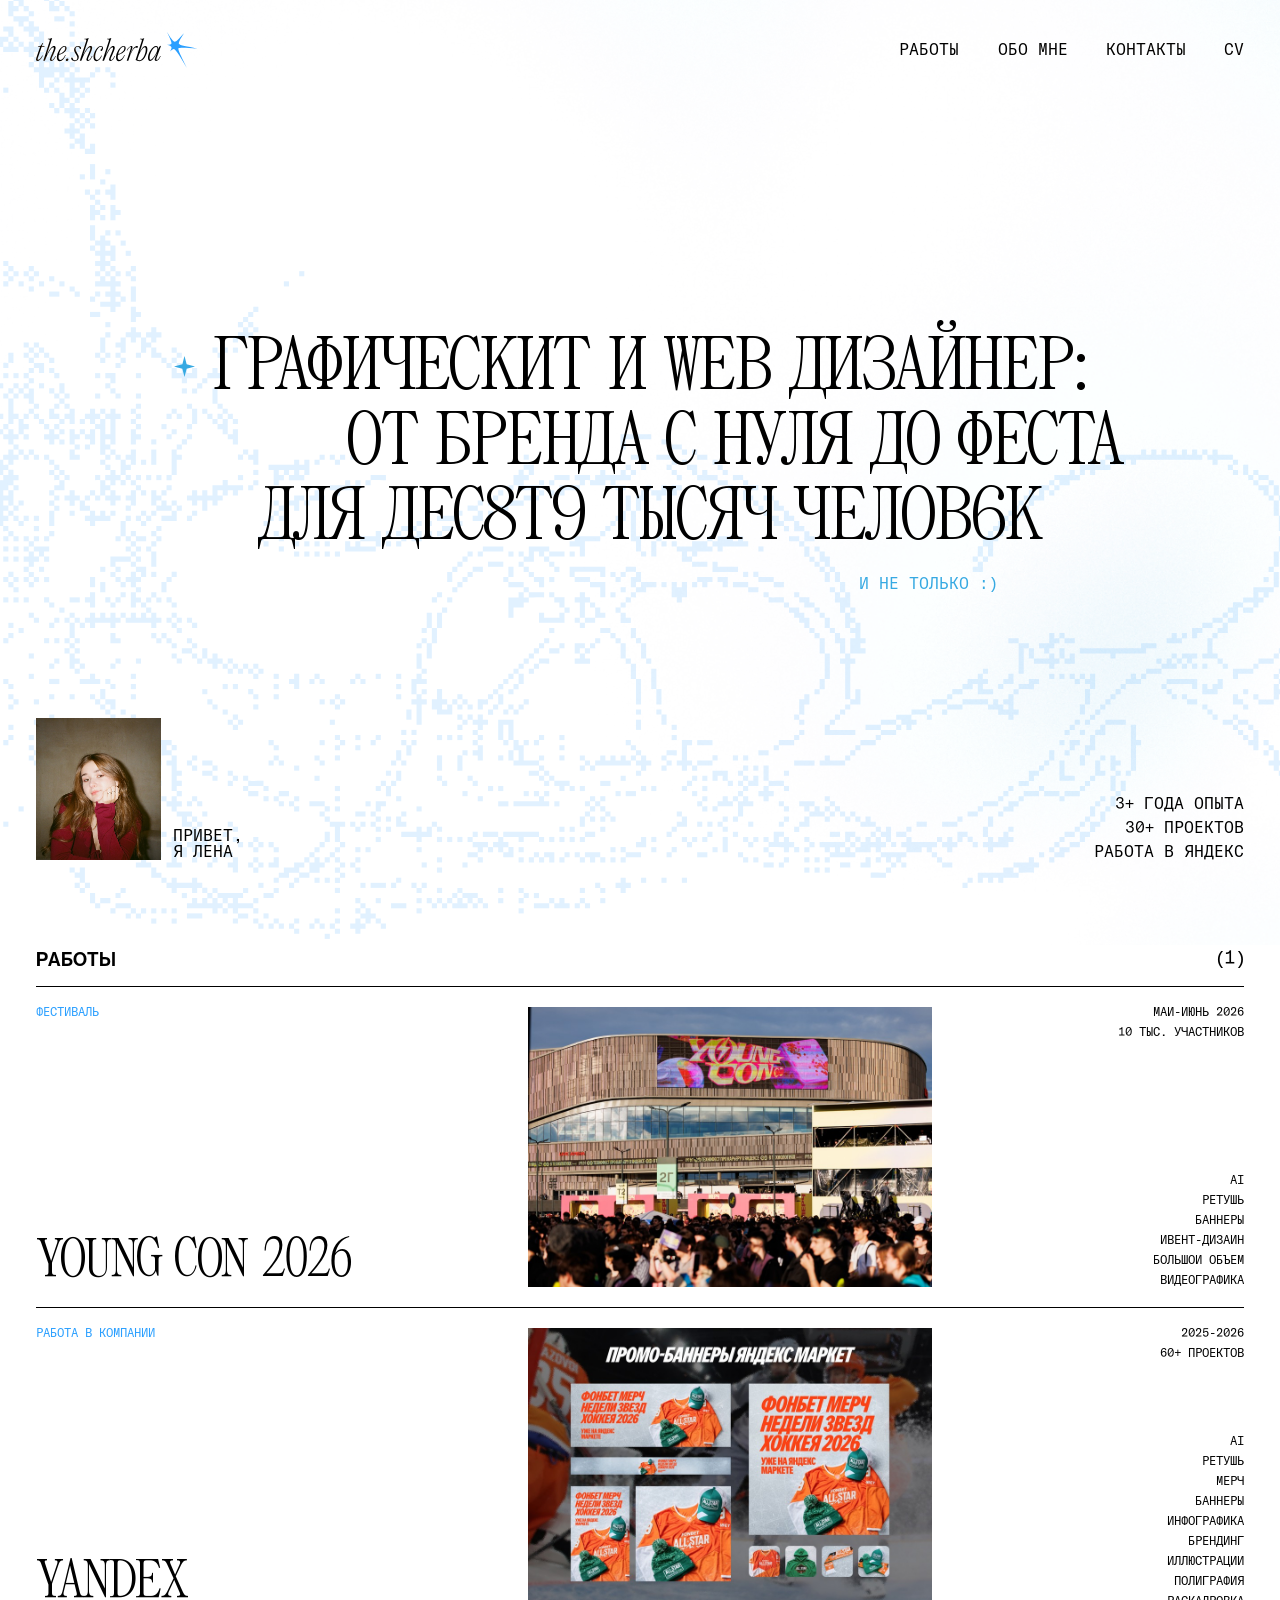
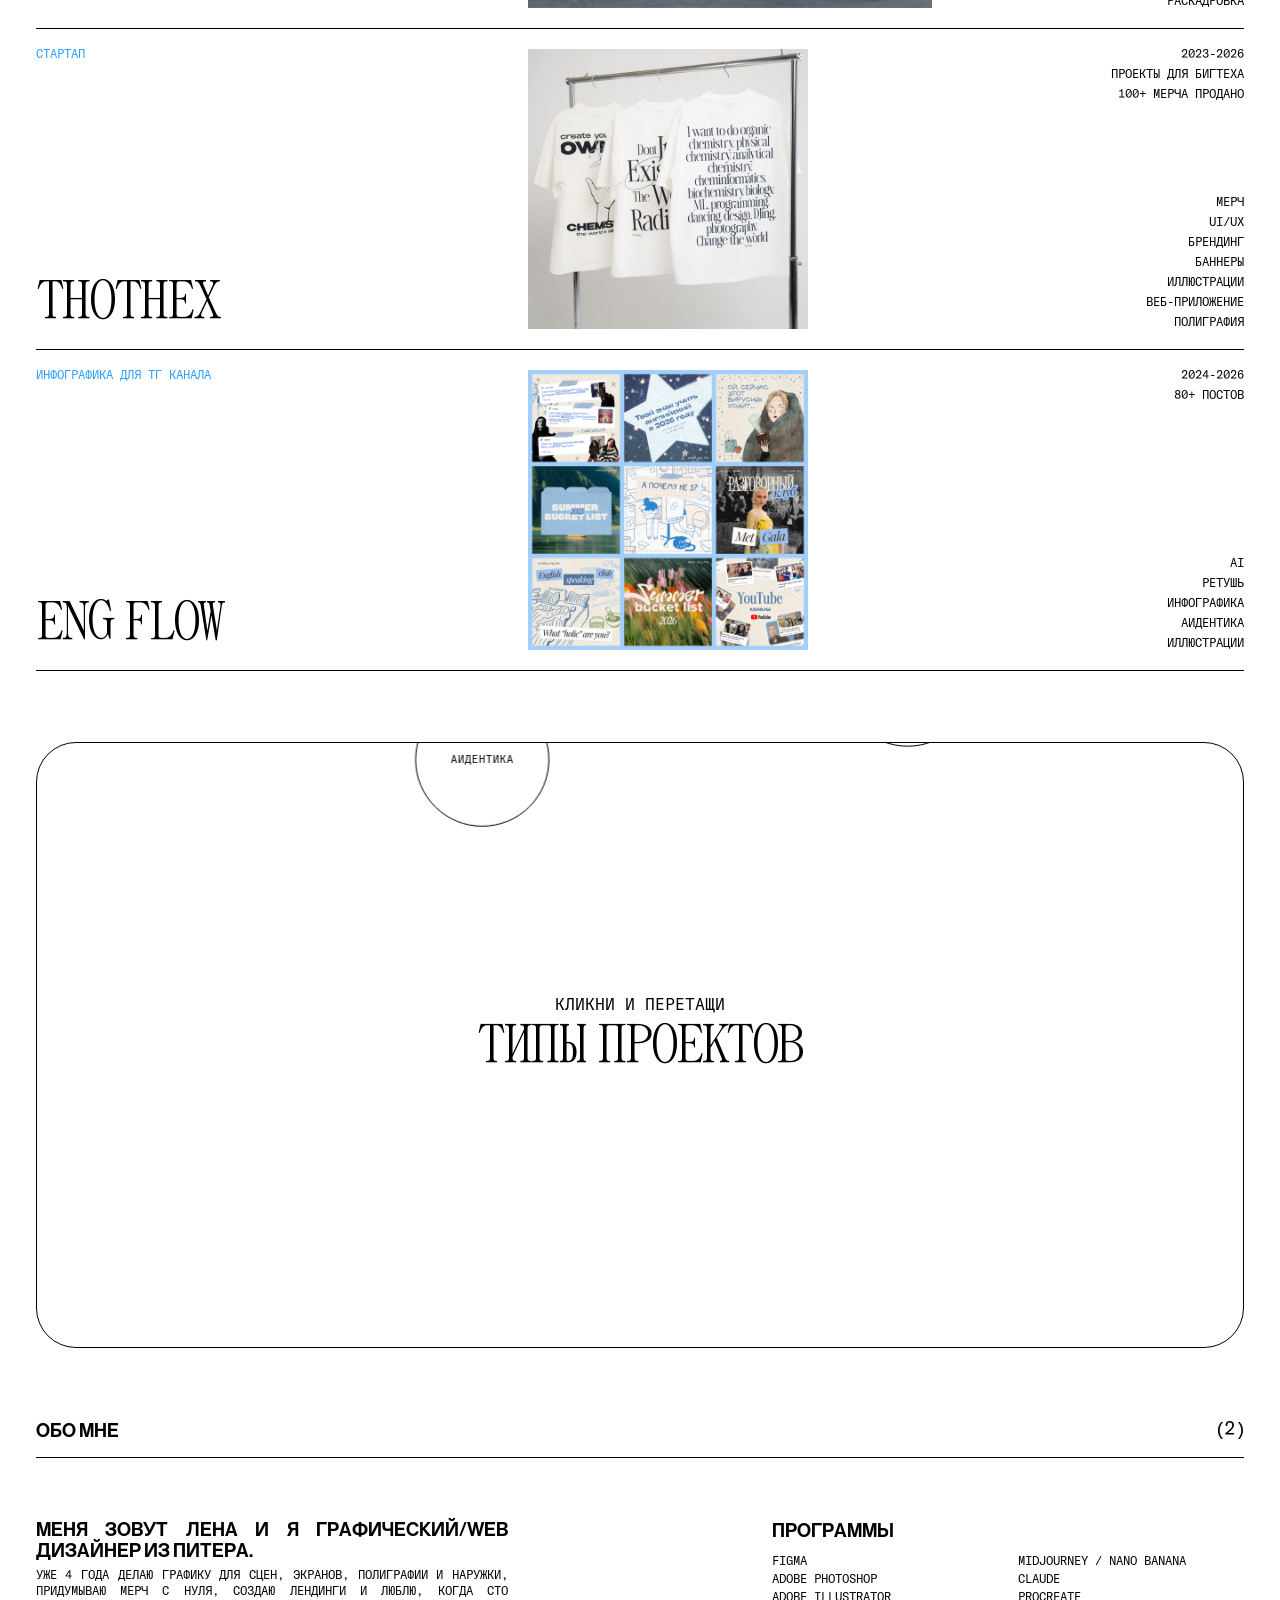
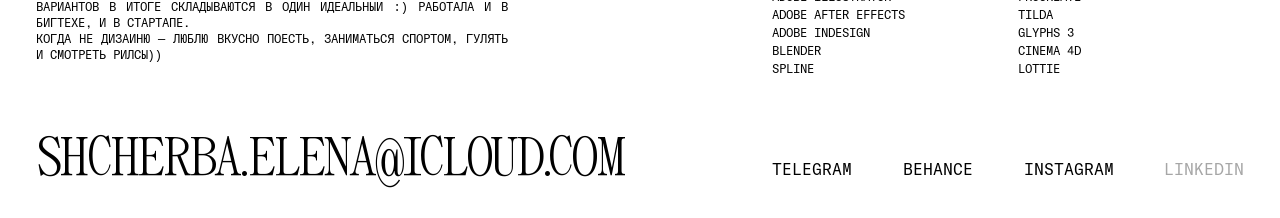
==== commit 99aa5848: "add bg" ====
--- a/index.html
+++ b/index.html
@@ -9,9 +9,8 @@
     <link rel="stylesheet" href="css/fonts.css" />
     <link rel="stylesheet" href="css/main.css" />
   </head>
-  <body>
-    <!-- РАУНД 36: экран загрузки — см. комментарий у .loading-screen в main.css и js/loader.js.
-       Виден сразу (чистый CSS, не ждёт JS), прячется сам после полной загрузки страницы. -->
+  <body class="page-home">
+    <!-- экран загрузки -->
     <div class="loading-screen" id="loading-screen" aria-hidden="true">
       <div class="loading-screen-inner">
         <img
@@ -26,8 +25,7 @@
     <!-- первый экран -->
     <section id="top" class="hero">
       <div class="hero-headline">
-        <!-- РАУНД 29: настоящий текст для скринридеров — один источник, т.к. ниже тот же текст
-           показан визуально дважды (десктопная/мобильная разбивка на строки, см. main.css). -->
+        <!-- текст для скринридеров (визуально он дублируется ниже) -->
         <h1 class="sr-only">
           Графический и web дизайнер: от бренда с нуля до феста для десяти тысяч
           человек, и не только :)
@@ -291,13 +289,7 @@
       </footer>
     </div>
 
-    <!-- РАУНД 28: хедер намеренно вынесен сюда, в самый конец <body> (не там, где он
-       визуально на странице) — технический приём, не визуальный. Подробности в
-       комментарии у .hero-nav в main.css: прилипающий/скрывающийся при скролле хедер
-       (position:absolute, БЕЗ z-index — z-index ломает mix-blend-mode, см. комментарий)
-       должен идти в разметке ПОСЛЕ секций со своим z-index (.skills-canvas/.case-canvas),
-       иначе они будут рисоваться поверх него при скролле — порядок покраски для
-       position:absolute элементов без z-index решает именно разметка, не CSS-позиция. -->
+    <!-- хедер намеренно в конце <body>: без z-index (ломает mix-blend-mode) он должен идти в разметке после секций с z-index — см. .hero-nav в main.css -->
     <header class="hero-nav">
       <a href="#top" class="logo">
         <img
--- a/css/fonts.css
+++ b/css/fonts.css
@@ -42,7 +42,7 @@
 }
 
 /* Neue Haas Grotesk Display Pro — заголовки секций ("работы", "обо мне") и вступительный текст блока "обо мне" */
-/* РАУНД 11: Лена прислала Medium (65) взамен Roman (55) — используем Medium везде, где подключен этот шрифт */
+/* файл — начертание Medium (65), но объявлено как weight 400: используется вместо Roman (55) */
 @font-face {
   font-family: "Neue Haas Grotesk Display Pro";
   src: url("../fonts/neue-haas/Neue-Haas-Grotesk-Display-Pro-65-Medium.otf") format("opentype");
--- a/css/main.css
+++ b/css/main.css
@@ -14,7 +14,7 @@
   color: #000;
   background: #fff;
   -webkit-font-smoothing: antialiased;
-  padding: 0 clamp(20px, 2.78vw, 40px); /* 40px at 1440 canvas width */
+  padding: 0 clamp(20px, 2.78vw, 40px); /* 40px на холсте 1440 */
 }
 img {
   display: block;
@@ -34,11 +34,7 @@
   font-weight: normal;
 }
 
-/* РАУНД 29: визуально скрытый, но доступный для скринридеров текст — нужен там, где одно и то
-   же содержимое показано визуально по-разному на десктопе и мобильном (см. .hero-headline:
-   десктопная и мобильная версии заголовка — это две разные "нарезки" на строки одного и того же
-   текста через чистый CSS display:none/block, обе помечены aria-hidden, поэтому самому тексту
-   нужен один-единственный настоящий источник для accessibility — этот класс). */
+/* единственный источник текста заголовка для скринридеров: видимые нарезки строк — aria-hidden */
 .sr-only {
   position: absolute;
   width: 1px;
@@ -51,24 +47,20 @@
   border: 0;
 }
 
-/* ===== фон с нойзом (референс chriskalafatis.com, см. js/background.js) ===== */
+/* ===== фон с нойзом (см. js/background.js) ===== */
 #bg-canvas {
   position: fixed;
   top: -5vh;
   left: -5vw;
   width: 110vw;
   height: 110vh;
-  z-index: -1;
+  z-index: -1; /* над фоном первого экрана главной (body.page-home::before, -2) */
   pointer-events: none;
-  /* было 60px. Блюр — это фильтр нижних частот: он усредняет соседние пиксели, а значит стирает
-     ЛЮБОЕ мелкое зерно (оно меняется через пиксель — самая высокая "частота" из возможных) даже
-     при небольшом радиусе блюра, задолго до того как начинает заметно сглаживать сам силуэт пятна.
-     Поэтому блюр тут больше не используется вообще — мягкий край даёт сам шейдер (smoothstep
-     внутри blob()), а зерно (js/background.js) остаётся видимым как и должно */
+  /* без blur: он стирает зерно; мягкий край даёт сам шейдер */
   filter: none;
 }
 
-/* ===== кастомный курсор (референс klyuse.com, см. js/cursor.js) ===== */
+/* ===== кастомный курсор (см. js/cursor.js) ===== */
 html.has-custom-cursor,
 html.has-custom-cursor * {
   cursor: none !important;
@@ -120,15 +112,8 @@
   }
 }
 
-/* ===== экран загрузки (РАУНД 36, Figma нода 217:10764 — "MacBook Air - 1") =====
-   Показывается при каждом открытии страницы: гифка кота по центру, "Loading..." под ней.
-   В Figma-макете (кадр 1280×832) центр группы "кот+текст" чуть выше геометрического центра
-   экрана (175px до верха кота + 274 высота + 31 зазор + 12 текста = группа 175-492px, её
-   центр 333.5px — это 40% высоты кадра, не 50%), поэтому вместо чистого justify-content:center
-   у .loading-screen-inner есть небольшой отрицательный margin-top (в vh, т.к. это оверлей на
-   весь экран — в отличие от остальной вёрстки сайта с её max-width:1360px контейнером, тут
-   позиционирование от viewport, не от контента). z-index выше, чем у курсора (9999, см. выше) —
-   оверлей должен перекрывать вообще всё, включая кастомный курсор. */
+/* ===== экран загрузки =====
+   z-index выше курсора (9999) и мобильного меню (10000). */
 .loading-screen {
   position: fixed;
   inset: 0;
@@ -186,61 +171,23 @@
   flex-direction: column;
   align-items: flex-start;
   gap: 19px;
-  /* РАУНД 28: .hero-nav снова ушёл из потока (position:absolute) — нужен position:relative
-     здесь, чтобы он позиционировался относительно .hero (центрированной колонки 1360px),
-     а не относительно viewport/body. padding-top компенсирует место, которое раньше занимал
-     хедер в потоке (его высоту, var(--nav-h), меряет js/nav.js) + прежний gap 19px до него. */
+  /* .hero-nav — absolute от .hero; padding-top вместо его места в потоке (--nav-h меряет js/nav.js) */
   position: relative;
   padding-top: calc(var(--nav-h, 110px) + 19px);
 
   height: calc(100vh - 40px);
+  /* svh — без панелей браузера (в Safari на iPad 100vh больше видимой области); vh — запасной */
+  height: calc(100svh - 40px);
 }
 
 /* --- хедер ---
-   РАУНД 19: маска-инверсия/scramble/подчёркивание/прилипание-скрытие при скролле были убраны
-   по просьбе Лены — хедер вернулся в обычный статичный поток.
-   РАУНД 27: Лена попросила вернуть анимацию хедера как на chriskalafatis.com — маску-инверсию
-   на буквах, подчёркивание при наведении, смену символов на 4 пунктах меню, плавную анимацию.
-   Тогда НЕ трогали position хедера (оставался в обычном потоке, position:static) — именно
-   смена position (fixed в РАУНДЕ 16, затем absolute+scroll-sync в РАУНДЕ 17-18) была причиной
-   почти всех багов с маской в прошлых раундах (у position:fixed/absolute со своим stacking
-   context mix-blend-mode видит только контент внутри этого контекста, не реальный фон страницы
-   позади) — тогда это не просили, поэтому не добавляли.
-   РАУНД 28: Лена явно попросила именно это — "при прокрутке вниз пропадает вверх появляется
-   мягко", как на chriskalafatis.com. Возвращаем position:absolute, но теперь зная уроки
-   прошлых раундов плюс НОВУЮ находку этого раунда (проверено отдельным минимальным тестом в
-   Playwright, не на глаз):
-
-   (1) РАУНД 17 — position:fixed ломает mix-blend-mode кросс-контентный блендинг (изолированный
-   stacking context), а position:absolute без СВОЕГО z-index — нет; поэтому "прилипание" к верху
-   экрана при скролле делается не через fixed, а через JS, который на каждый кадр выставляет
-   nav.style.top = window.scrollY (см. js/nav.js) — визуально неотличимо от fixed, но блендинг
-   остаётся настоящим.
-
-   (2) РАУНД 18 — анимация через CSS `transform` на элементе с position:fixed/absolute может
-   спровоцировать браузер поднять его в отдельный GPU-слой композитинга даже в состоянии покоя —
-   это тоже ломает mix-blend-mode на реальных устройствах. Поэтому анимация скрытия/появления
-   идёт через `margin-top` (layout-свойство), а не через transform.
-
-   (3) НОВОЕ, РАУНД 28 — САМ `z-index` (с любым числовым значением, не `auto`) на позиционированном
-   элементе создаёт для него изолированную группу блендинга точно так же, как position:fixed —
-   mix-blend-mode внутри такой группы видит только то, что нарисовано ВНУТРИ самого .hero-nav
-   (например звёздочку рядом с текстом), а не реальный контент страницы позади хедера. Раньше
-   (РАУНДЫ 16-18) на хедере стоял `z-index:100` — похоже, кросс-контентный блендинг тогда работал
-   не до конца корректно, просто это не было поймано отдельным тестом. Проверено минимальным
-   изолированным примером (прямоугольник с mix-blend-mode:difference текстом на градиентном фоне):
-   без z-index — текст корректно меняет цвет под градиентом; с любым z-index (включая 100) —
-   текст остаётся сплошным белым, блендинга нет. Поэтому здесь z-index у `.hero-nav` НЕТ вообще —
-   чтобы он всё равно гарантированно рисовался поверх других секций со своим z-index
-   (`.skills-canvas`/`.case-canvas`, им z-index:0 нужен по отдельной причине — см. комментарий
-   там), сам `<header class="hero-nav">` в разметке каждой страницы перенесён в самый конец
-   `<body>` (после всех остальных секций) — для position:absolute элементов без z-index порядок
-   прорисовки среди "конкурентов" на той же позиции решает порядок в DOM, а не позиция на экране
-   (которая всё равно управляется через top/margin-top, а не через место в разметке). */
+   Маска-инверсия (mix-blend-mode) работает, только пока у хедера нет своей группы блендинга:
+   - не position:fixed — прилипание делает js/nav.js через top = scrollY;
+   - не transform — скрытие через margin-top (transform выносит в GPU-слой);
+   - НЕТ z-index (любое значение изолирует блендинг). Чтобы рисоваться поверх
+     .skills-canvas/.case-canvas, <header> стоит в самом конце <body>. */
 .hero-nav {
-  /* хедер позиционируется от окна (position:absolute, body не relative), а не от колонки
-     контента — поэтому вычитаем боковые отступы body (та же clamp, что у body выше), иначе
-     на узких экранах (где 1360px не ограничивает) он прилипал к краям экрана */
+  /* absolute от окна — вычитаем боковые отступы body (та же clamp) */
   width: calc(100% - 2 * clamp(20px, 2.78vw, 40px));
   max-width: 1360px;
   margin: 0 auto;
@@ -257,9 +204,7 @@
   transition: margin-top 0.4s ease;
 }
 
-/* скрытое состояние — выезжает вверх за пределы экрана (margin-top отрицательный, см. комментарий
-   выше про то, почему margin-top, а не transform). На самом верху страницы хедер всегда виден
-   (см. логику в js/nav.js) — сразу после загрузки класс не навешивается. */
+/* margin-top, а не transform — см. выше */
 .hero-nav.nav-hidden {
   margin-top: calc(var(--nav-h, 110px) * -1.3);
 }
@@ -270,10 +215,7 @@
   gap: 6px;
 }
 
-/* mix-blend-mode:difference против белого текста и filter:invert(1) против чёрного SVG-лого —
-   та же пара приёмов, что уже проверялась в РАУНДАХ 16/18: инверсия должна быть именно на
-   буквах (текст лого + пункты меню), звёздочка (.logo-star-img) её сознательно не получает,
-   как и просила Лена в РАУНДЕ 18 ("маска инвертирующая... только на буквах"). */
+/* инверсия только на буквах; звёздочка без неё */
 .logo-text-img {
   display: block;
   width: 125px;
@@ -305,9 +247,6 @@
   mix-blend-mode: difference;
 }
 
-/* подчёркивание при наведении — тонкая линия, выезжает слева направо.
-   Тоже mix-blend-mode:difference + белый фон, как и сам текст, чтобы линия вела себя так же
-   (видна на любом фоне позади хедера, не только на белом). */
 .nav-links a::after {
   content: "";
   position: absolute;
@@ -326,14 +265,8 @@
   transform: scaleX(1);
 }
 
-/* Safari / любой браузер на iOS (движок WebKit): маска-инверсия хедера там не работает.
-   Проверено тестовыми страницами в Safari: ломает её WebGL-фон #bg-canvas (с ним — текст
-   не виден, без него — виден; прилипание хедера через top в js/nav.js ни при чём). Плюс
-   WebKit не смешивает с фоном самого body/холста страницы — только с обычными блоками.
-   mix-blend-mode в WebKit видит только то, что в одном слое композитинга с хедером, а
-   анимированный канвас всегда в своём слое. Поэтому в WebKit — запасной вариант: обычный
-   чёрный текст и чёрное лого без блендинга, всегда (по решению Лены — без переключения цвета
-   над фото). Класс .is-webkit на <html> ставит js/nav.js. */
+/* WebKit (Safari, любой браузер на iOS): блендинг ломает WebGL-фон #bg-canvas (свой слой
+   композитинга) — запасной вариант без маски, просто чёрный. .is-webkit ставит js/nav.js. */
 html.is-webkit .logo-text-img {
   mix-blend-mode: normal;
   filter: none; /* исходный SVG лого чёрный — invert(1) делал его белым для difference */
@@ -354,32 +287,34 @@
   background: #000;
 }
 
-/* РАУНД 29: кнопка "(меню)" — показывается только на узких экранах (см. @media max-width:480px),
-   раскрывает/прячет .nav-links. На десктопе/планшете её просто не видно и она не участвует в
-   layout (display:none), поэтому justify-content:space-between у .hero-nav её не замечает. */
+/* "(меню)" — только ≤480px */
 .nav-menu-toggle {
   display: none;
 }
 
 /* --- заголовок --- */
+/* margin:auto — заголовок по центру свободного места; на невысоких экранах блок сжимается.
+   Поэтому строки стоят от центра (56.59%) с шагом --hero-fs, а не в % высоты — не наезжают. */
 .hero-headline {
+  --hero-fs: clamp(30px, 5.88vw, 80px);
   position: relative;
   width: 100%;
   height: clamp(320px, 44vw, 599px);
+  min-height: calc(var(--hero-fs) * 3.6);
+  margin: auto 0;
 }
 
 .hero-star {
   position: absolute;
   left: 11.8%;
-  top: 41.4%;
+  top: calc(
+    56.59% - var(--hero-fs) * 1.1375
+  ); /* = 41.4% при высоте 599 и шрифте 80 */
   width: 21px;
   height: 21px;
 }
 
-/* РАУНД 29: настоящий <h1> теперь просто .sr-only (один источник текста для скринридеров —
-   см. комментарий у .sr-only в начале файла), сама видимая вёрстка — в .hero-lines--desktop /
-   .hero-lines--mobile ниже (обе aria-hidden, переключаются через display:none/block по
-   медиа-запросу, см. @media (max-width: 480px) в конце файла). */
+/* видимые нарезки строк (desktop/mobile) — aria-hidden, текст в .sr-only h1 */
 .hero-lines--mobile {
   display: none;
 }
@@ -388,7 +323,7 @@
   position: absolute;
   display: block;
   font-family: "Panama", serif;
-  font-size: clamp(30px, 5.88vw, 80px);
+  font-size: var(--hero-fs);
   line-height: 1;
   letter-spacing: -0.0695em;
   text-transform: uppercase;
@@ -400,7 +335,7 @@
 .hero-line:nth-of-type(1) {
   left: 14.49%;
   right: 17.72%;
-  top: 43.24%;
+  top: calc(56.59% - var(--hero-fs));
 }
 
 .hero-line:nth-of-type(2) {
@@ -412,13 +347,15 @@
 .hero-line:nth-of-type(3) {
   left: 18.31%;
   right: 20.37%;
-  top: 69.95%;
+  top: calc(56.59% + var(--hero-fs));
 }
 
 .hero-accent {
   position: absolute;
   right: 9.3%;
-  top: 69.45%;
+  top: calc(
+    56.59% + var(--hero-fs) * 0.9625
+  ); /* = 69.45% при высоте 599 и шрифте 80 */
   transform: translateY(-50%);
   font-family: "GT America Mono", monospace;
   font-size: 16px;
@@ -630,7 +567,7 @@
   gap: 8px;
 }
 
-/* ===== типы проектов (шарики, статично — без физики, добавим позже) ===== */
+/* ===== типы проектов ===== */
 .bottom-group {
   display: flex;
   flex-direction: column;
@@ -638,8 +575,7 @@
 
 .skills-canvas {
   position: relative;
-  /* z-index:0 (а не auto) — создаёт свой локальный stacking context, чтобы z-index у шариков/
-     подсказки внутри (ниже) не "утекал" на уровень всей страницы */
+  /* свой stacking context, чтобы z-index шариков не утекал на страницу */
   z-index: 0;
   width: 100%;
   aspect-ratio: 1360 / 682;
@@ -660,12 +596,8 @@
   pointer-events: none;
 }
 
-/* подсказка — на 10px над заголовком (было отдельно, top: 50% − 7.5vw, и зазор плавал от
-   ширины). Заголовок центрирован по 50% с line-height:1, поэтому его верх = 50% − половина
-   font-size (та же clamp, что у .skills-title ниже); translateY(-100%) ставит низ подсказки
-   на эту линию минус 3px. Не 10: у подсказки под буквами ещё место строки, а заглавные
-   Panama начинаются ниже верха строки — видимый зазор между самими буквами выходит ~10px.
-   Мобильный (≤480) переопределяет top/transform отдельно. */
+/* низ подсказки над верхом заголовка (50% − половина его font-size); 3px дают видимый
+   зазор ~10px из-за пустоты строки Panama */
 .skills-hint {
   top: calc(50% - clamp(26px, 4.27vw, 58px) / 2 - 3px);
   transform: translate(-50%, -100%);
@@ -877,20 +809,16 @@
   cursor: default;
 }
 
-/* десктоп: от футера до конца страницы — тот же отступ, что у хедера сверху (верхний padding
-   .hero-nav: clamp(20px, 2.6vw, 32px), т.е. 32px на обычной ширине десктопа). На мобильных
-   ширинах (≤860) — свои 24px, см. .contacts в @media (max-width: 860px) ниже. */
+/* отступ снизу как верхний padding хедера */
 @media (min-width: 861px) {
   .contacts {
     padding-bottom: clamp(20px, 2.6vw, 32px);
-    /* соцсети — на одной линии с буквами почты (по базовой линии), а не с низом блока:
-       низ блока почты задаёт "@", который уходит ниже строки, и ссылки из-за него
-       опускались ниже букв */
+    /* по базовой линии: иначе "@" опускает низ почты и ссылки уезжают ниже букв */
     align-items: baseline;
   }
 }
 
-/* ===== mobile fallback (без макета в Figma — своя адаптация) ===== */
+/* ===== адаптация ≤860: общее для телефона и планшета ===== */
 @media (max-width: 860px) {
   .hero-nav {
     flex-wrap: wrap;
@@ -900,6 +828,40 @@
     gap: 20px;
   }
 
+  .hero-bottom {
+    gap: 24px;
+  }
+
+  /* --- обо мне --- */
+  .about-body {
+    flex-direction: column;
+    gap: 32px;
+  }
+  .about-text,
+  .about-programs {
+    flex-basis: 100%;
+  }
+  .about-programs {
+    text-align: left;
+  }
+
+  /* --- контакты --- */
+  .contacts {
+    flex-direction: column;
+    align-items: flex-start;
+    gap: 20px;
+    padding-bottom: 24px;
+  }
+  .contacts-links {
+    flex-basis: 100%;
+    justify-content: flex-start;
+    gap: 20px;
+    flex-wrap: wrap;
+  }
+}
+
+/* ===== только телефон (на планшете — десктопный заголовок и своя раскладка работ) ===== */
+@media (max-width: 480px) {
   .hero-headline {
     height: auto;
     padding: 48px 0 24px;
@@ -924,7 +886,6 @@
 
   .hero-bottom {
     flex-wrap: wrap;
-    gap: 24px;
   }
   .hero-stats {
     align-items: flex-start;
@@ -959,57 +920,11 @@
   .work-tags {
     align-items: flex-start;
   }
-
-  /* --- типы проектов ---
-     РАУНД 29: раньше тут на узком экране физика шариков полностью отключалась (js/skills-balls.js
-     возвращался из isDesktop()-проверки) и вместо холста показывался плоский список тегов-пилюль.
-     Лена явно попросила ("блок с шариками должен быть такой же анимированный как в декстопной
-     версии") — физика теперь работает на любой ширине (js больше не делает ранний return), холст
-     остаётся тем же бордер-блоком со скруглением, что и на десктопе (без переопределений здесь).
-     Точная подгонка размера шариков/заголовка под Figma-макет "Главная — мобильная" — в
-     @media (max-width: 480px) в конце файла. */
-
-  /* --- обо мне --- */
-  .about-body {
-    flex-direction: column;
-    gap: 32px;
-  }
-  .about-text,
-  .about-programs {
-    flex-basis: 100%;
-    text-align: left;
-  }
-
-  /* --- контакты --- */
-  .contacts {
-    flex-direction: column;
-    align-items: flex-start;
-    gap: 20px;
-    padding-bottom: 24px; /* от футера до конца страницы на мобильном */
-  }
-  .contacts-links {
-    flex-basis: 100%;
-    justify-content: flex-start;
-    gap: 20px;
-    flex-wrap: wrap;
-  }
-}
-
-/* ===== РАУНД 29: точный мобильный макет главной страницы по Figma ("Главная — мобильная",
-   нода 114:7704, холст 390px) =====
-   Отдельная, более узкая точка перелома (480px, а не общие 860px выше) — макет в Figma нарисован
-   именно под телефон, не под планшет; на ширинах 480-860 (планшет) остаётся обычная упрощённая
-   адаптация из блока выше. Цифры позиционирования (left/top у строк заголовка, отступы у фото
-   и т.д.) сняты из Figma Dev Mode для холста 390px с отступами по бокам 20px (контентная зона
-   ~350px — то же число, что и в самой Figma-ноде "Знакомство"/"Обо мне", см. их width:350px). */
+}
+
+/* ===== мобильный макет главной (холст 390px, контент 350px) ===== */
 @media (max-width: 480px) {
-  /* --- заголовок первого экрана: своя, не десктопная, разбивка на строки (см. .hero-lines--mobile
-     и комментарий у .sr-only в начале файла — почему текст продублирован на уровне разметки) --- */
-  /* первый экран — ровно на высоту экрана телефона: заголовок по центру свободного места
-     между хедером и нижним блоком (margin: auto по вертикали), блок с фото и цифрами
-     прижат к низу. svh — высота с учётом панелей браузера (на iPhone 100vh больше видимой
-     области, и нижний блок уезжал бы под адресную строку); 100vh — запасной вариант для
-     старых браузеров. Снизу 20px — тот же отступ, что по бокам. */
+  /* svh — нижний блок не уезжает под адресную строку iPhone; vh — запасной */
   .hero {
     height: 100vh;
     height: 100svh;
@@ -1079,7 +994,7 @@
     display: block;
     position: absolute;
     left: auto;
-    right: 10px; /* не впритык к краю — проверено по Dev Mode: правый край текста на x=340 из 350 */
+    right: 10px; /* правый край текста на x=340 из 350 */
     top: 175px;
     transform: none;
     margin-top: 0;
@@ -1087,8 +1002,7 @@
     font-size: 12px;
   }
 
-  /* --- знакомство: фото+подпись слева, статы справа, в один ряд (без переноса), фото меньше
-     (88x100 вместо десктопных 125x142 — см. Figma-ноду "Знакомство") --- */
+  /* --- знакомство --- */
   .hero-bottom {
     flex-wrap: nowrap;
   }
@@ -1102,18 +1016,15 @@
   .hero-greeting-text {
     font-size: 12px;
   }
+  /* перекрываем выравнивание влево из блока выше */
   .hero-stats {
     gap: 4px;
     font-size: 12px;
-  }
-
-  /* --- типы проектов: тот же физический холст, что на десктопе (см. комментарий выше), только
-     пропорции под Figma-ноду "Типы проектов" (холст 350x650, кружки меньше скруглены по углам
-     самого блока — 24px вместо 40px). Хинт+заголовок на десктопе каждый центрируется САМ по себе
-     (translate(-50%,-50%)) — на мобильном это не совпадает с Dev Mode: там это единый блок
-     (хинт + заголовок, gap 8px) центрированный КАК ЦЕЛОЕ в холсте 350x650, а не каждая строка
-     по отдельности — поэтому top у обеих взят напрямую из Dev Mode (% от высоты холста 650px,
-     bordered-box с aspect-ratio держит пропорцию, так что % тут надёжны), а не от 50%. */
+    align-items: flex-end;
+    text-align: right;
+  }
+
+  /* --- типы проектов: хинт+заголовок центрированы как единый блок, поэтому top в % --- */
   .skills-canvas {
     aspect-ratio: 350 / 650;
     border-radius: 24px;
@@ -1129,9 +1040,7 @@
     font-size: 40px;
   }
 
-  /* --- хедер: логотип + кнопка "(меню)" вместо всегда видимых 4 ссылок (см. Figma-ноду "Хедер"
-     мобильной версии). Ссылки открываются в полноэкранном слое .mobile-menu (ниже, после
-     этого медиа-блока; создаёт его js/nav.js), сама .nav-links в хедере на мобильном скрыта. */
+  /* --- хедер: ссылки в .mobile-menu (создаёт js/nav.js) --- */
   .nav-links {
     display: none;
   }
@@ -1149,16 +1058,11 @@
     mix-blend-mode: difference;
   }
 
-  /* --- работы: по Dev Mode мобильная карточка проще десктопной — тег, заголовок, обложка,
-     ОДНА строка дат/цифр (без строки тегов-категорий вообще, её нет в мобильной ноде ни у одного
-     из 4 кейсов) --- */
+  /* --- работы --- */
   .work-tags {
     display: none;
   }
-  /* название кейса слева, тег-категория справа в одну строку (по просьбе Лены — было тег
-     над заголовком). align-items:baseline — шрифты разного размера (Panama 28px и моно 12px),
-     так нижний край букв у обоих на одной линии. gap — минимальный зазор, если название
-     длинное; обычно между ними свободное место от space-between. */
+  /* baseline — у Panama и моно разный размер */
   .work-info {
     flex-direction: row;
     justify-content: space-between;
@@ -1169,7 +1073,7 @@
     order: 1;
     font-size: 40px;
   }
-  /* "2026" у Young Con — в той же пропорции к названию, что и на десктопе (52 к 58) */
+  /* пропорция 52:58, как на десктопе */
   .work-info .work-number {
     font-size: 36px;
   }
@@ -1179,16 +1083,14 @@
   }
   .work-meta {
     margin-top: 0;
-  } /* было +12px поверх gap:20px у .work-row — в сумме получалось 32px вместо 20 */
+  } /* иначе +12px к gap .work-row */
   .work-facts {
     flex-direction: row;
     justify-content: space-between;
     align-items: flex-start;
     width: 100%;
   }
-  /* Thothex: три факта в одну строку не помещаются — дата слева, остальные два справа
-     столбиком друг под другом (зазор 4px, как у .hero-stats на мобильном). Только эта
-     карточка (класс в index.html), у остальных фактов по два — им хватает ряда выше. */
+  /* Thothex: три факта — дата слева, два справа столбиком */
   .work-facts--split {
     display: grid;
     grid-template-columns: auto auto;
@@ -1203,15 +1105,12 @@
     grid-column: 2;
     text-align: right;
   }
-  /* отступ сверху у каждой карточки (раньше — только у первой, после "Работы (1)") —
-     вместе с gap:20px у .works даёт 40px от заголовка/разделителя до карточки */
+  /* вместе с gap:20px у .works — 40px */
   .work-row {
     margin-top: 20px;
   }
 
-  /* --- обо мне: Dev Mode даёт два разных зазора там, где раньше стоял один и тот же (32px) —
-     между заголовком секции и блоком текста/программ 32px, а ВНУТРИ этого блока (текст → программы)
-     20px, а не наоборот */
+  /* --- обо мне --- */
   .about {
     gap: 32px;
   }
@@ -1220,11 +1119,9 @@
   }
   .about-programs-cols {
     gap: 32px;
-  } /* 142 + 32 + 176 = 350 — ровно по ширине контента, не 20px */
-
-  /* --- контакты: в Dev Mode строка ссылок идёт НАД почтой (а не под ней, как в текущей разметке
-     десктопа) — переставляем через flex order, без правки HTML; почта крупнее (32px), зазор
-     между строкой ссылок и почтой — 10px */
+  } /* 142 + 32 + 176 = 350 — ширина контента */
+
+  /* --- контакты: ссылки над почтой через order --- */
   .contacts {
     gap: 10px;
   }
@@ -1234,33 +1131,26 @@
   }
   .contacts-links {
     order: 1;
-    /* .contacts — колоночный flex (см. адаптацию выше), а align-items там flex-start, то есть
-       по кросс-оси (тут это ширина) дети не растягиваются, а сжимаются по контенту — без
-       align-self:stretch justify-content:space-between ниже просто нечего распределять
-       (контейнер = сумме ширин ссылок, без лишнего места) */
+    /* иначе в колоночном flex с align-items:flex-start space-between нечего распределять */
     align-self: stretch;
     flex-basis: auto;
     justify-content: space-between;
     flex-wrap: nowrap;
     gap: 0;
-  }
-}
-
-/* ===== мобильное меню — полноэкранный слой поверх всего (создаёт js/nav.js по кнопке
-   "(меню)"). Раскладка по макету (Figma, "iPhone 16 - 1"): белый фон, сверху лого +
-   "(закрыть)" (как хедер), по центру 4 ссылки, внизу соцсети и почта (как мобильный футер).
-   Появление: круг "выплывает" из центра кнопки (правый верхний угол) и растёт до самого
-   дальнего угла экрана — clip-path: circle(). Точку и радиус (--menu-x/-y/-r) выставляет
-   скрипт перед открытием. z-index выше курсора (9999), но ниже экрана загрузки (100000).
-   Закрытый слой — круг нулевого радиуса + visibility:hidden (с задержкой на время анимации
-   закрытия, чтобы круг успел "схлопнуться" обратно в кнопку). */
+    font-size: 12px;
+  }
+}
+
+/* ===== мобильное меню (создаёт js/nav.js) =====
+   Открытие — clip-path: circle() из кнопки; --menu-x/-y/-r ставит скрипт.
+   visibility с задержкой — круг успевает схлопнуться. */
 .mobile-menu {
   position: fixed;
   inset: 0;
   z-index: 10000;
   display: flex;
   flex-direction: column;
-  padding: 0 20px 24px; /* низ — 24px, как у мобильного футера */
+  padding: 0 20px 24px;
   background: #fff;
   color: #000;
   clip-path: circle(0px at var(--menu-x, 100%) var(--menu-y, 0%));
@@ -1271,16 +1161,16 @@
 }
 
 .mobile-menu.is-open {
-  clip-path: circle(var(--menu-r, 150vmax) at var(--menu-x, 100%) var(--menu-y, 0%));
+  clip-path: circle(
+    var(--menu-r, 150vmax) at var(--menu-x, 100%) var(--menu-y, 0%)
+  );
   visibility: visible;
   transition:
     clip-path 0.7s cubic-bezier(0.65, 0, 0.35, 1),
     visibility 0s;
 }
 
-/* --- верх: те же отступы и выравнивание, что у хедера на мобильном (.hero-nav: сверху
-   clamp(20px, 2.6vw, 32px), элементы по центру по вертикали) — лого и "(закрыть)" встают
-   ровно туда, где были лого и "(меню)" */
+/* верх совпадает с хедером — лого и "(закрыть)" на месте лого и "(меню)" */
 .mobile-menu-top {
   display: flex;
   align-items: center;
@@ -1288,7 +1178,7 @@
   padding-top: clamp(20px, 2.6vw, 32px);
 }
 
-/* лого в меню — просто чёрное, без маски-инверсии хедера (фон тут всегда белый) */
+/* фон всегда белый — без инверсии */
 .mobile-menu .logo-text-img {
   mix-blend-mode: normal;
   filter: none;
@@ -1306,8 +1196,7 @@
   color: #000;
 }
 
-/* при открытии скрипт переводит фокус на "(закрыть)" — рамку показываем только при работе
-   с клавиатуры */
+/* фокус на "(закрыть)" ставит скрипт — рамка только с клавиатуры */
 .mobile-menu-close:focus {
   outline: none;
 }
@@ -1317,8 +1206,6 @@
   outline-offset: 4px;
 }
 
-/* --- центр: ссылки столбиком по центру экрана (занимают всё свободное место между верхом
-   и низом, внутри — по центру) */
 .mobile-menu-links {
   flex: 1;
   display: flex;
@@ -1336,24 +1223,18 @@
   color: #000;
 }
 
-/* --- низ: копия футера (.contacts) — его мобильные стили (соцсети строкой над почтой 32px,
-   зазор 10px) уже заданы выше в @media (max-width: 480px), тут только убираем внешние
-   отступы футера страницы */
+/* мобильные стили футера уже заданы в ≤480 — убираем только внешние отступы */
 .mobile-menu .contacts {
   margin-top: 0;
   padding-bottom: 0;
 }
-/* соцсети в меню мельче, чем в футере страницы (там 16px) — по макету 12px */
+/* явно, чтобы меню не зависело от футера */
 .mobile-menu .contacts-links {
   font-size: 12px;
 }
 
-/* ссылки и низ: при ОТКРЫТИИ плавно проявляются по очереди, когда круг уже почти закрыл
-   экран (задержка 0.35s + 0.1s на каждый следующий элемент, --i ставит скрипт).
-   При ЗАКРЫТИИ текст никак не анимируется — остаётся как есть, круг просто схлопывается
-   поверх него; в скрытое состояние (opacity 0, сдвиг вниз) он сбрасывается мгновенно уже
-   после того, как круг закрылся и слой спрятан (0s с задержкой 0.8s — с запасом после 0.7s
-   анимации круга, чтобы ни один кадр сброса не попал на экран). */
+/* появление по очереди (--i ставит скрипт); сброс — мгновенно через 0.8s,
+   уже после схлопывания круга (0.7s) */
 .mobile-menu-link,
 .mobile-menu-contacts {
   opacity: 0;
@@ -1373,20 +1254,18 @@
   transition-delay: calc(0.35s + var(--i, 0) * 0.1s);
 }
 
-/* пока меню открыто — страница под ним не прокручивается (Lenis останавливает сам скрипт) */
+/* Lenis останавливает сам скрипт */
 html.mobile-menu-open,
 html.mobile-menu-open body {
   overflow: hidden;
 }
 
-/* меню только для мобильной вёрстки — на ширине больше 480 его нет вообще */
 @media (min-width: 481px) {
   .mobile-menu {
     display: none;
   }
 }
 
-/* без анимаций: слой просто появляется/исчезает, содержимое сразу на месте */
 @media (prefers-reduced-motion: reduce) {
   .mobile-menu,
   .mobile-menu.is-open {
@@ -1402,3 +1281,154 @@
     transition: none;
   }
 }
+
+/* ===== хедер на тач-устройствах — position:sticky =====
+   top=scrollY отстаёт от прокрутки пальцем, а fixed в iOS 26 Safari сдвигается при
+   сворачивании панели (WebKit bug 297779). html.touch-nav ставит js/nav.js и переносит
+   <header> в начало <body> (иначе sticky не работает). Блендинг тут выключен, поэтому
+   можно z-index и скрытие через transform. */
+html.touch-nav .hero-nav {
+  position: sticky;
+  top: 0 !important; /* перебиваем inline top из js */
+  left: auto;
+  right: auto;
+  z-index: 100;
+  width: auto;
+  /* отрицательный низ — не занимает места в потоке (отступ даёт padding-top с --nav-h) */
+  margin: 0 auto calc(var(--nav-h, 110px) * -1);
+  transition:
+    transform 0.4s ease,
+    opacity 0.4s ease,
+    visibility 0s linear 0s;
+}
+/* строка состояния iOS 26 прозрачна — уехавший хедер просвечивал за часами, поэтому ещё
+   и гаснет; visibility после анимации — чтобы не ловил нажатия */
+html.touch-nav .hero-nav.nav-hidden {
+  margin-top: 0;
+  transform: translateY(-130%);
+  opacity: 0;
+  visibility: hidden;
+  transition:
+    transform 0.4s ease,
+    opacity 0.4s ease,
+    visibility 0s linear 0.4s;
+}
+
+html.touch-nav .logo-text-img {
+  mix-blend-mode: normal;
+  filter: none; /* исходный SVG лого чёрный — invert(1) делал его белым для difference */
+}
+html.touch-nav .nav-links a,
+html.touch-nav .nav-links a::after,
+html.touch-nav .nav-menu-toggle {
+  mix-blend-mode: normal;
+}
+html.touch-nav .nav-links a,
+html.touch-nav .nav-menu-toggle {
+  color: #000;
+}
+html.touch-nav .nav-links a::after {
+  background: #000;
+}
+
+/* ===== планшет и узкий десктоп (481–1439) =====
+   Строки масштабируются в vw, подпись 16px — уже 1360px она наезжает на третью строку,
+   поэтому переезжает под неё (right — как у .hero-line:nth-of-type(3)). */
+@media (min-width: 481px) and (max-width: 1439px) {
+  /* 37px = (14.49% − 11.8%) от 1360 */
+  .hero-star {
+    left: calc(14.49% - 37px);
+  }
+  .hero-accent {
+    right: 20.37%;
+    top: calc(56.59% + var(--hero-fs) * 1.9); /* под третьей строкой */
+    font-size: clamp(12px, 1.4vw, 16px);
+  }
+}
+
+@media (min-width: 481px) and (max-width: 860px) {
+
+  /* работы: обложка слева, текст справа */
+  .work-row {
+    display: grid;
+    grid-template-columns: 1fr 1fr;
+    grid-template-areas:
+      "image info"
+      "image meta";
+    grid-template-rows: auto 1fr;
+    column-gap: 24px;
+    row-gap: 24px;
+    align-items: start;
+  }
+  .work-image {
+    grid-area: image;
+    width: 100%;
+  }
+  .work-info {
+    grid-area: info;
+    gap: 12px;
+    justify-content: flex-start;
+  }
+  .work-title {
+    font-size: clamp(32px, 5.5vw, 46px);
+  }
+  .work-number {
+    font-size: clamp(28px, 5vw, 42px);
+  }
+  /* теги прижаты к низу карточки */
+  .work-meta {
+    grid-area: meta;
+    align-self: stretch;
+    align-items: flex-start;
+    justify-content: flex-start;
+    gap: 20px;
+    text-align: left;
+  }
+  .work-meta .work-tags {
+    margin-top: auto;
+  }
+
+  .about-body {
+    flex-direction: row;
+    flex-wrap: nowrap;
+    align-items: flex-start;
+    gap: 40px;
+  }
+  .about-text,
+  .about-programs {
+    flex: 1 1 0;
+    min-width: 0;
+  }
+  .work-facts {
+    align-items: flex-start;
+  }
+  .work-tags {
+    align-items: flex-start;
+  }
+}
+
+/* ===== фон первого экрана главной =====
+   На body::before — нужна ширина окна, а не колонки .hero. z-index -2 — под #bg-canvas (-1);
+   белый фон body рисуется ниже любых отрицательных слоёв. cover: на узких/вертикальных экранах
+   рисунок не сжимается, а обрезается по бокам (видна середина). */
+body.page-home::before {
+  content: "";
+  position: absolute;
+  top: 0;
+  left: 0;
+  right: 0;
+  /* на 5% выше экрана — низ рисунка заходит за край */
+  height: 105vh;
+  height: 105svh;
+  background: url("../assets/bg-desktop.svg") center bottom / cover no-repeat;
+  z-index: -2;
+  pointer-events: none;
+}
+
+/* на планшете и телефоне рисунок виден лишь частично — показываем левый край (фигура с рукой),
+   середина там нечитаема */
+@media (max-width: 1100px) {
+  body.page-home::before {
+    background-position: left bottom;
+  }
+}
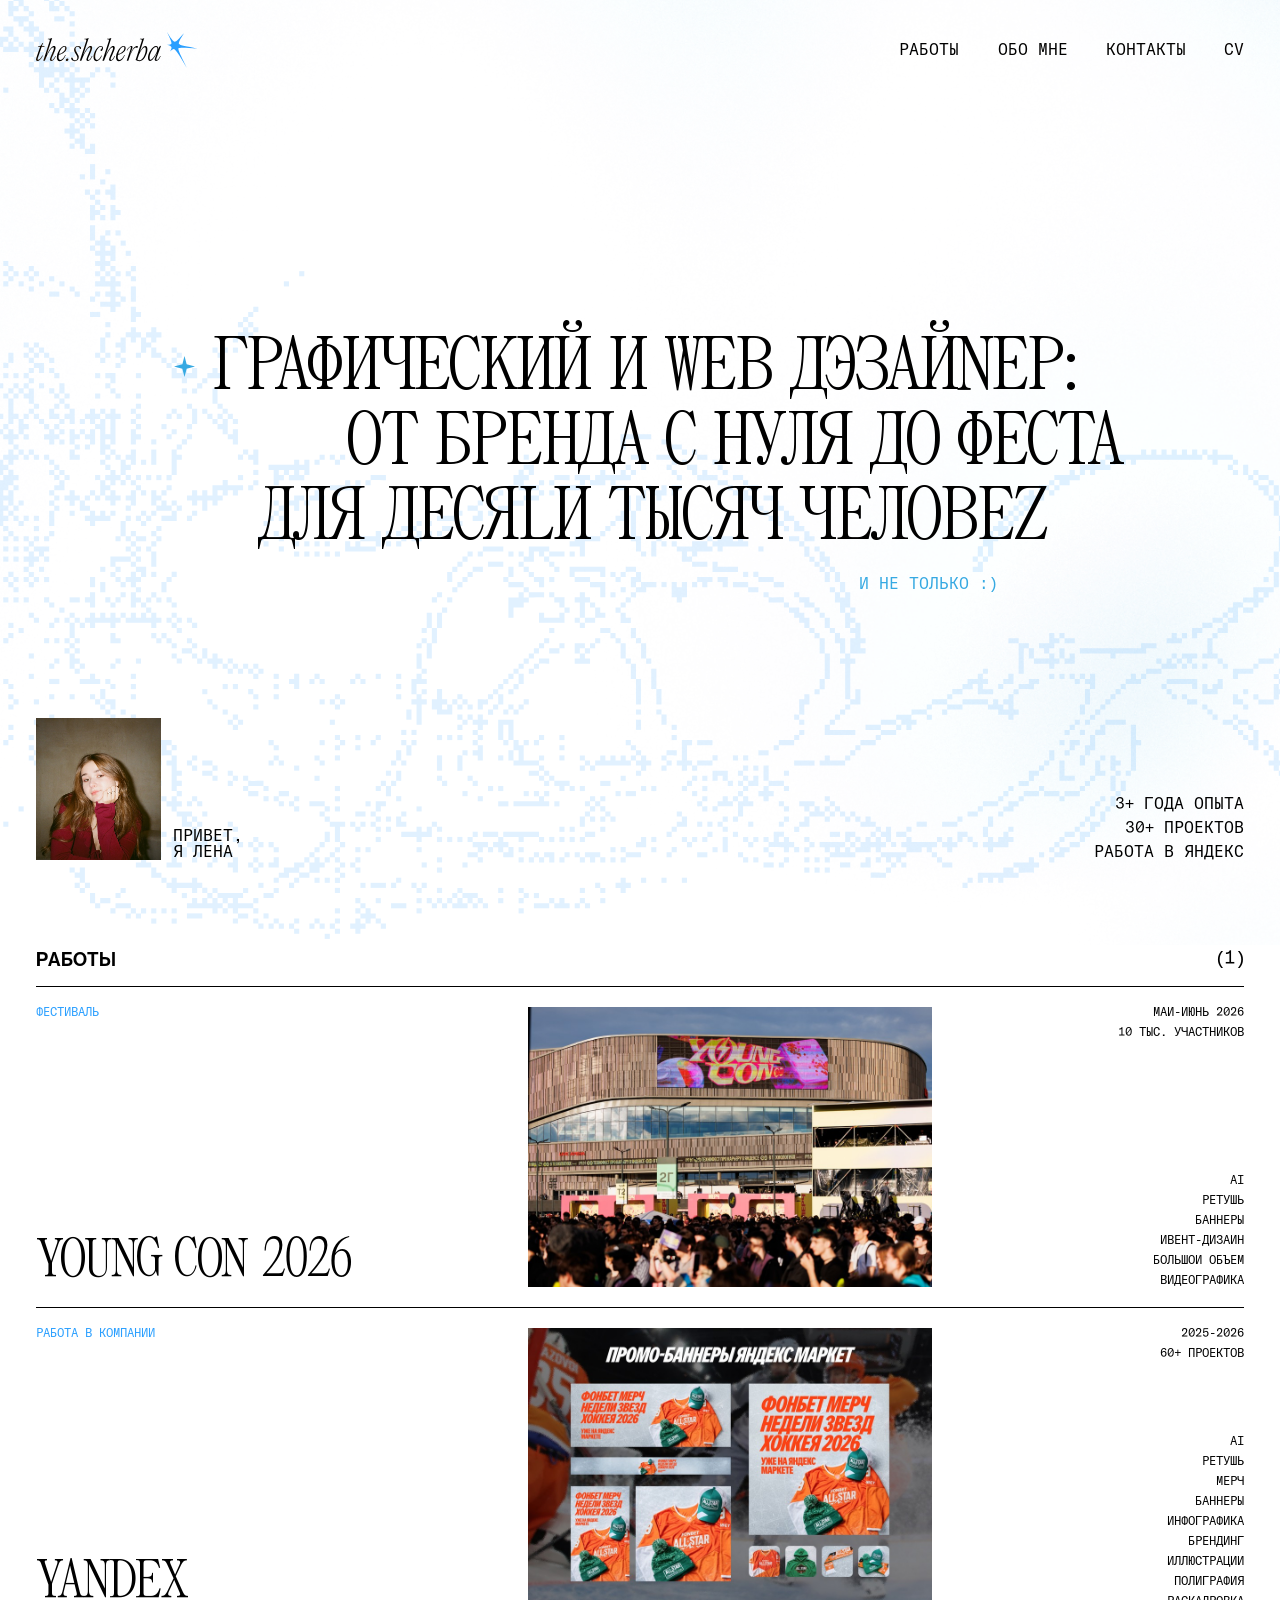
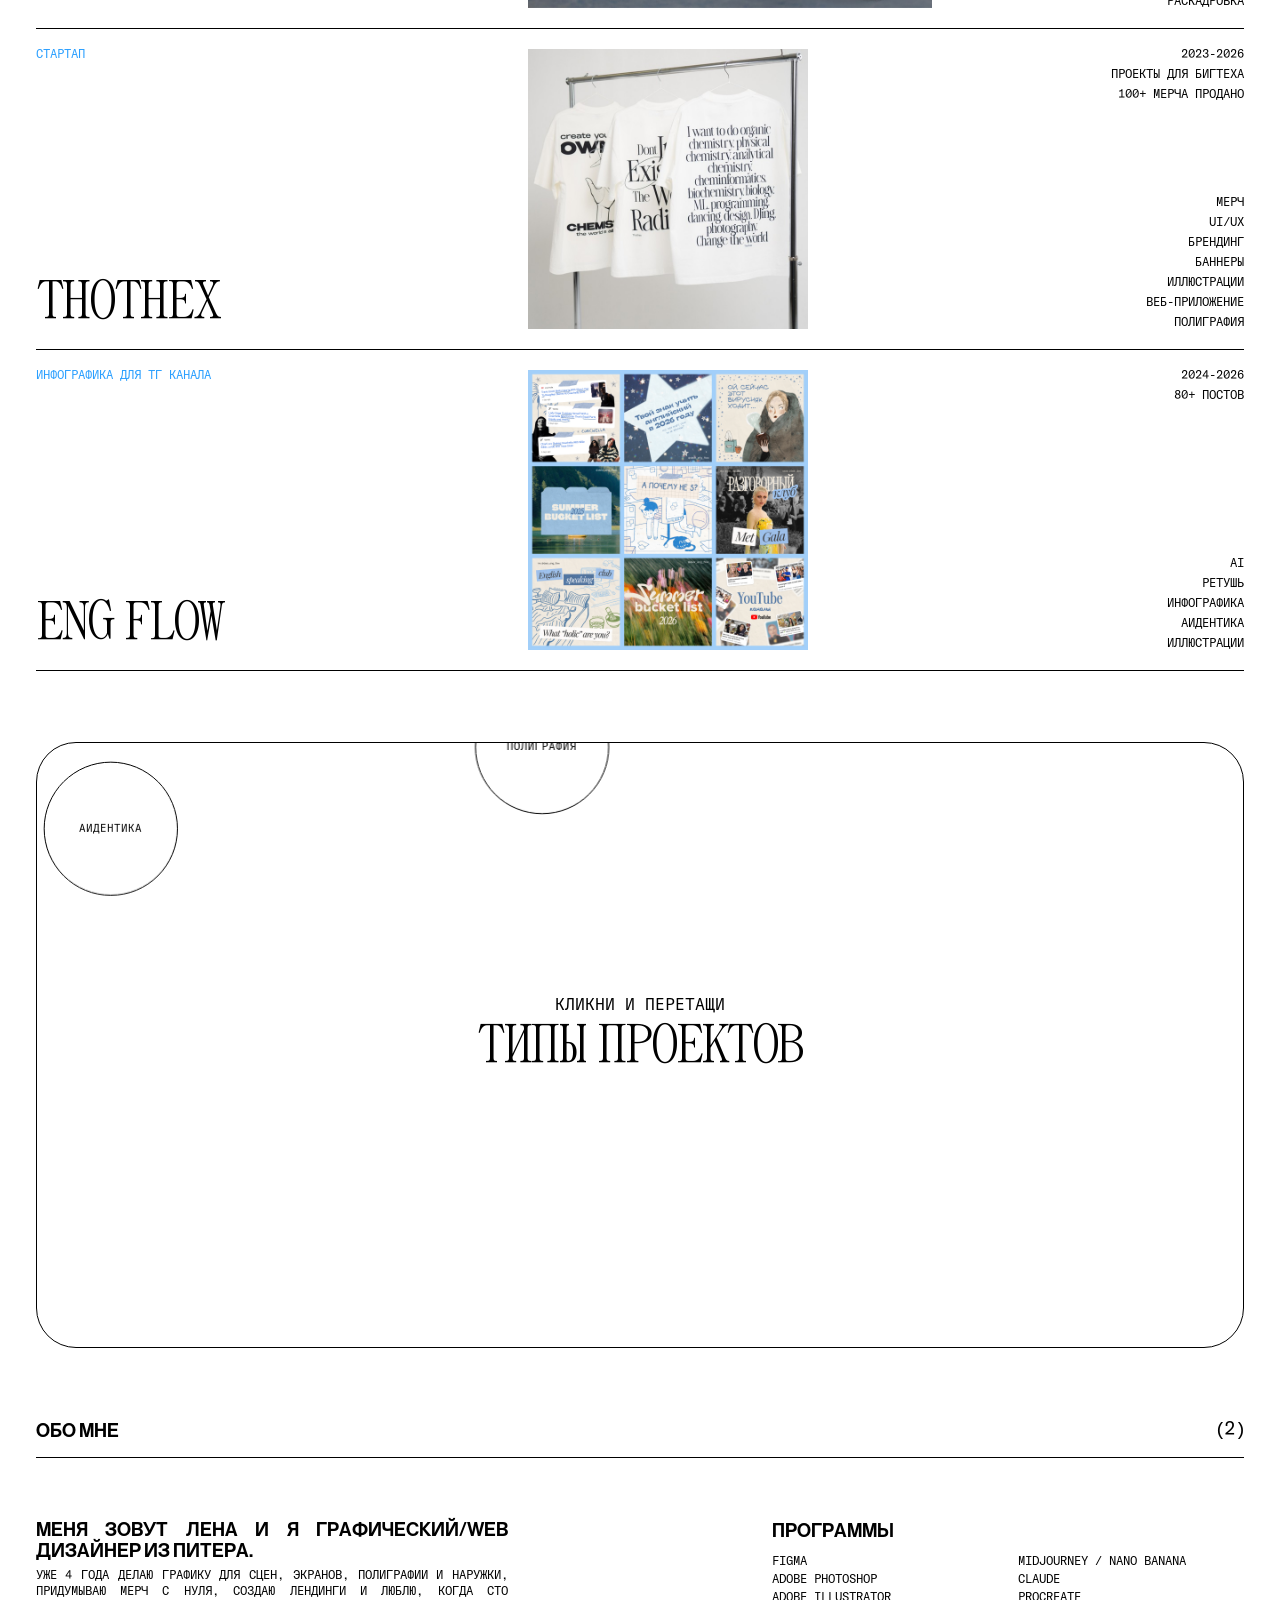
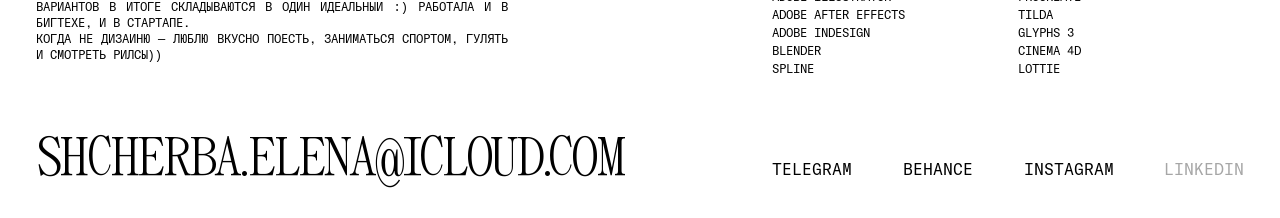
==== commit b4e4176e: "url without  html" ====
--- a/index.html
+++ b/index.html
@@ -83,7 +83,7 @@
         <span class="section-counter">(1)</span>
       </div>
 
-      <a class="work-row" href="young-con.html">
+      <a class="work-row" href="young-con">
         <div class="work-info">
           <span class="work-tag">фестиваль</span>
           <h3 class="work-title">
@@ -111,7 +111,7 @@
 
       <div class="work-divider"></div>
 
-      <a class="work-row" href="yandex.html">
+      <a class="work-row" href="yandex">
         <div class="work-info">
           <span class="work-tag">работа в компании</span>
           <h3 class="work-title">Yandex</h3>
@@ -140,7 +140,7 @@
 
       <div class="work-divider"></div>
 
-      <a class="work-row" href="thothex.html">
+      <a class="work-row" href="thothex">
         <div class="work-info">
           <span class="work-tag">стартап</span>
           <h3 class="work-title">Thothex</h3>
@@ -168,7 +168,7 @@
 
       <div class="work-divider"></div>
 
-      <a class="work-row" href="eng-flow.html">
+      <a class="work-row" href="eng-flow">
         <div class="work-info">
           <span class="work-tag">инфографика для тг канала</span>
           <h3 class="work-title">eng flow</h3>
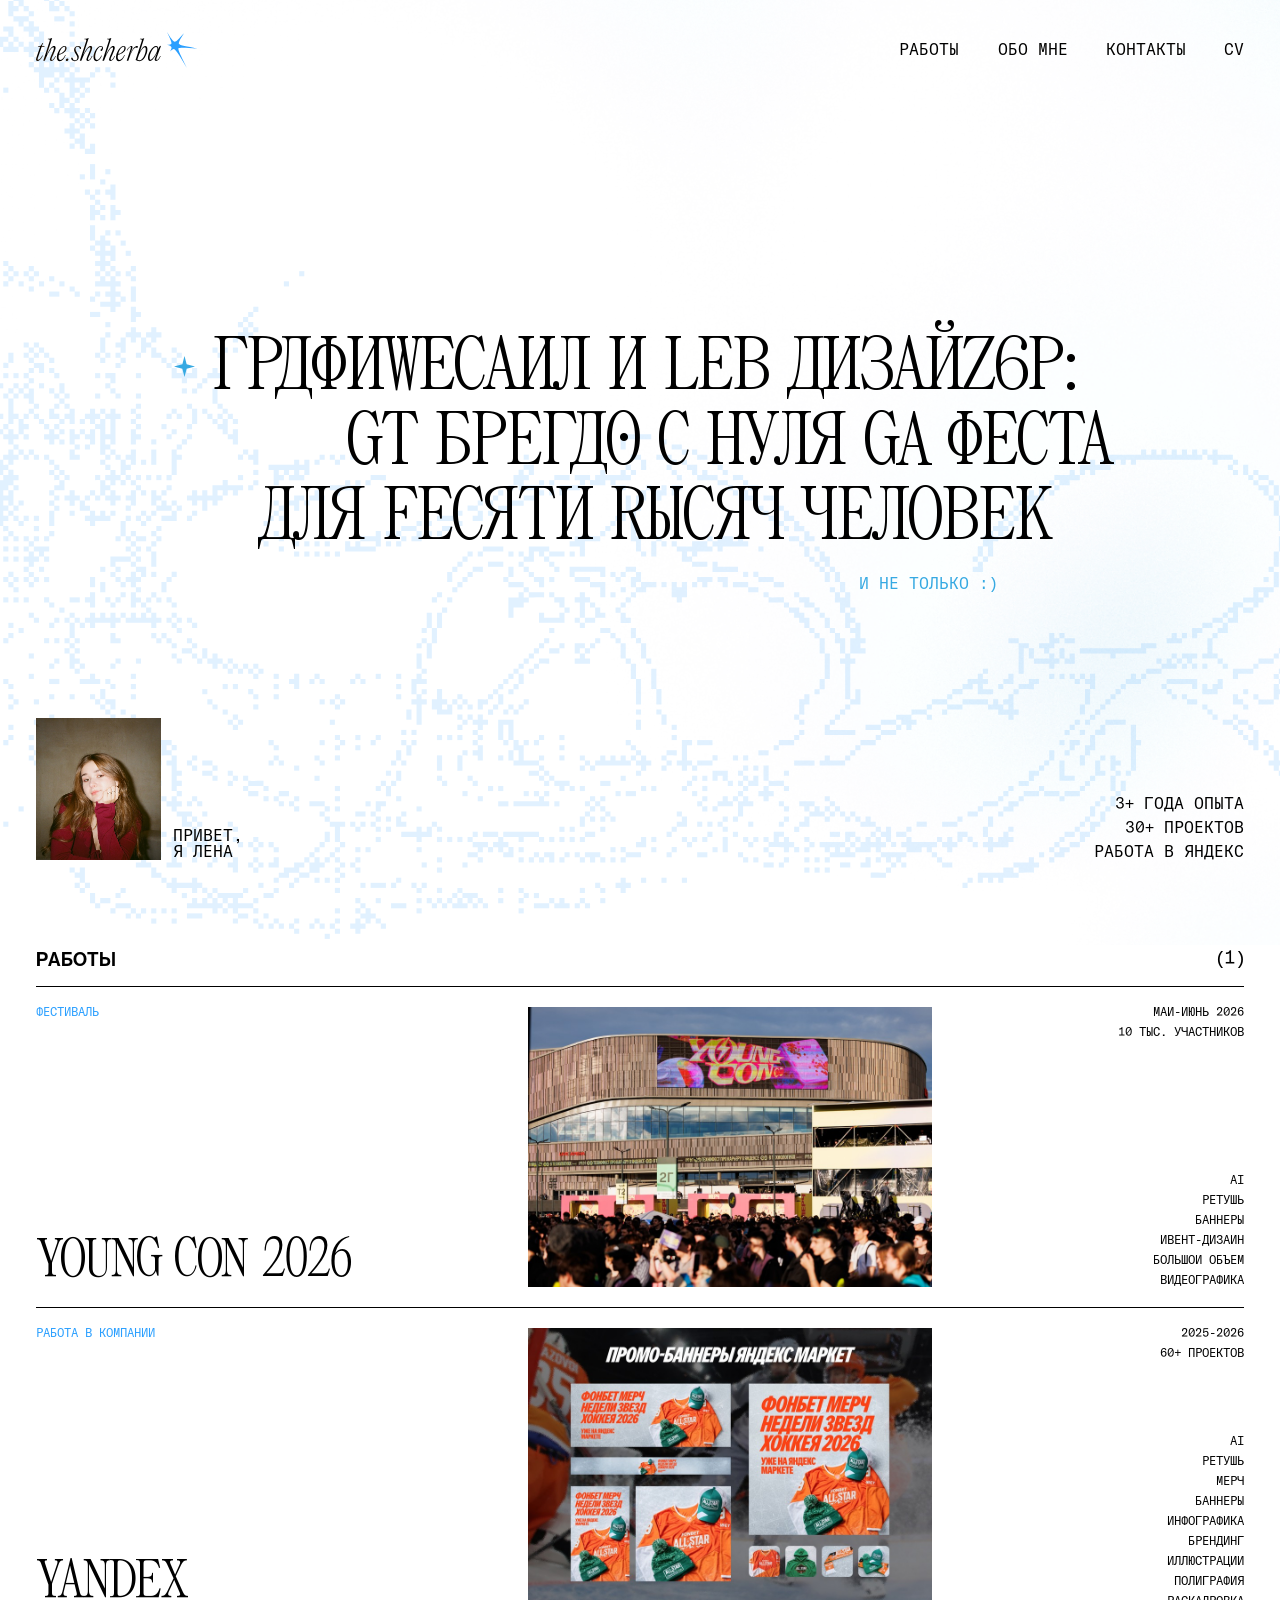
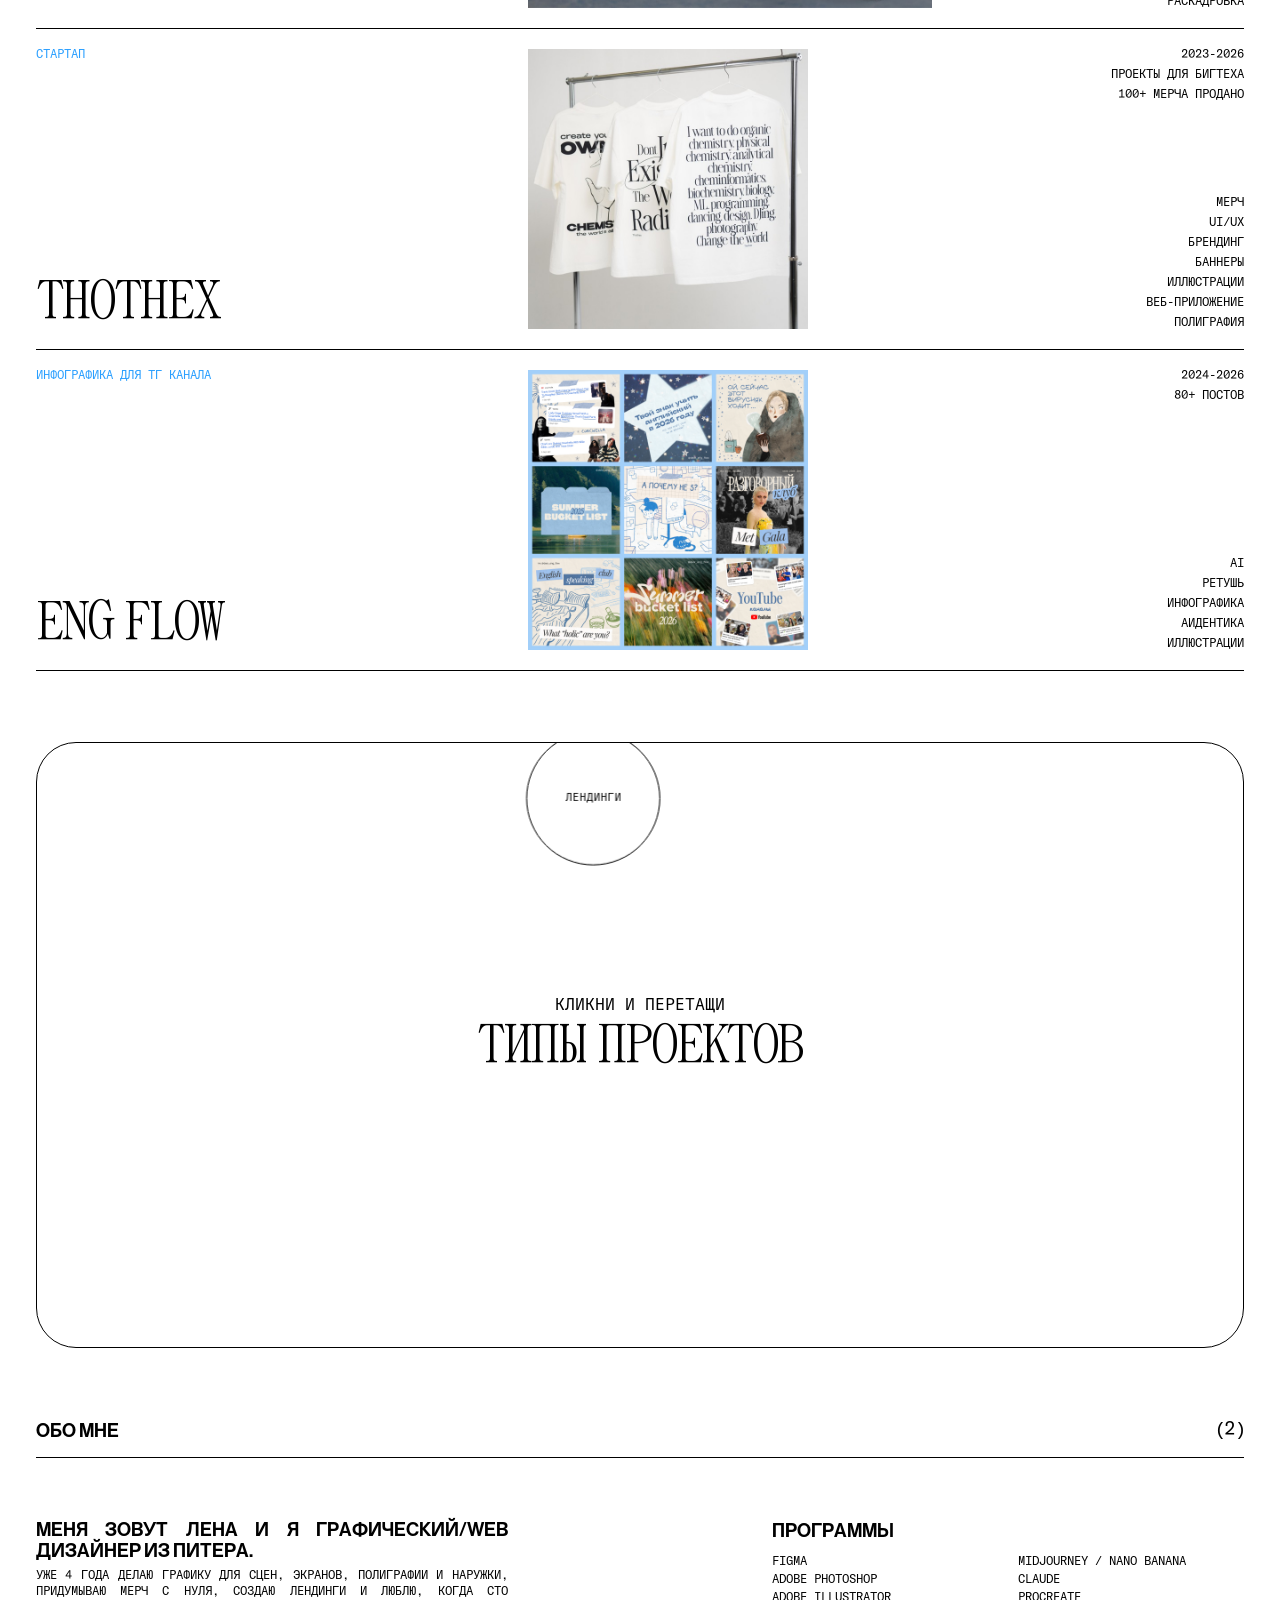
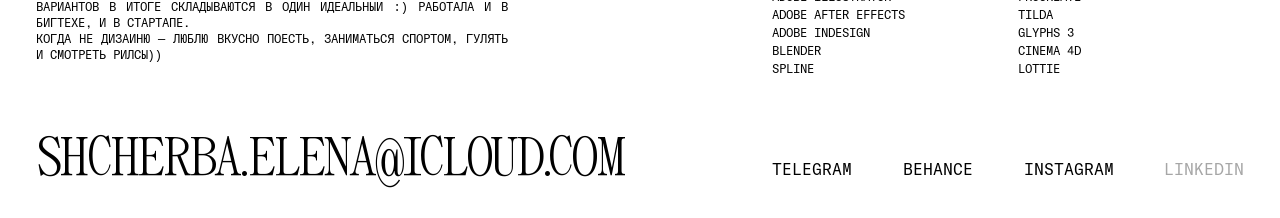
==== commit f29da485: "add cv link and drop .html from internal links - cv link in nav now points to the CV on Google Drive" ====
--- a/index.html
+++ b/index.html
@@ -314,7 +314,7 @@
         <a href="#works">работы</a>
         <a href="#about">обо мне</a>
         <a href="#contacts">контакты</a>
-        <a href="#" class="cv-link" target="_blank" rel="noopener">cv</a>
+        <a href="https://drive.google.com/file/d/1vy9nY-pAg7K8HJmanTaUSOFqLMZZrRD-/view?usp=sharing" class="cv-link" target="_blank" rel="noopener">cv</a>
       </nav>
     </header>
 
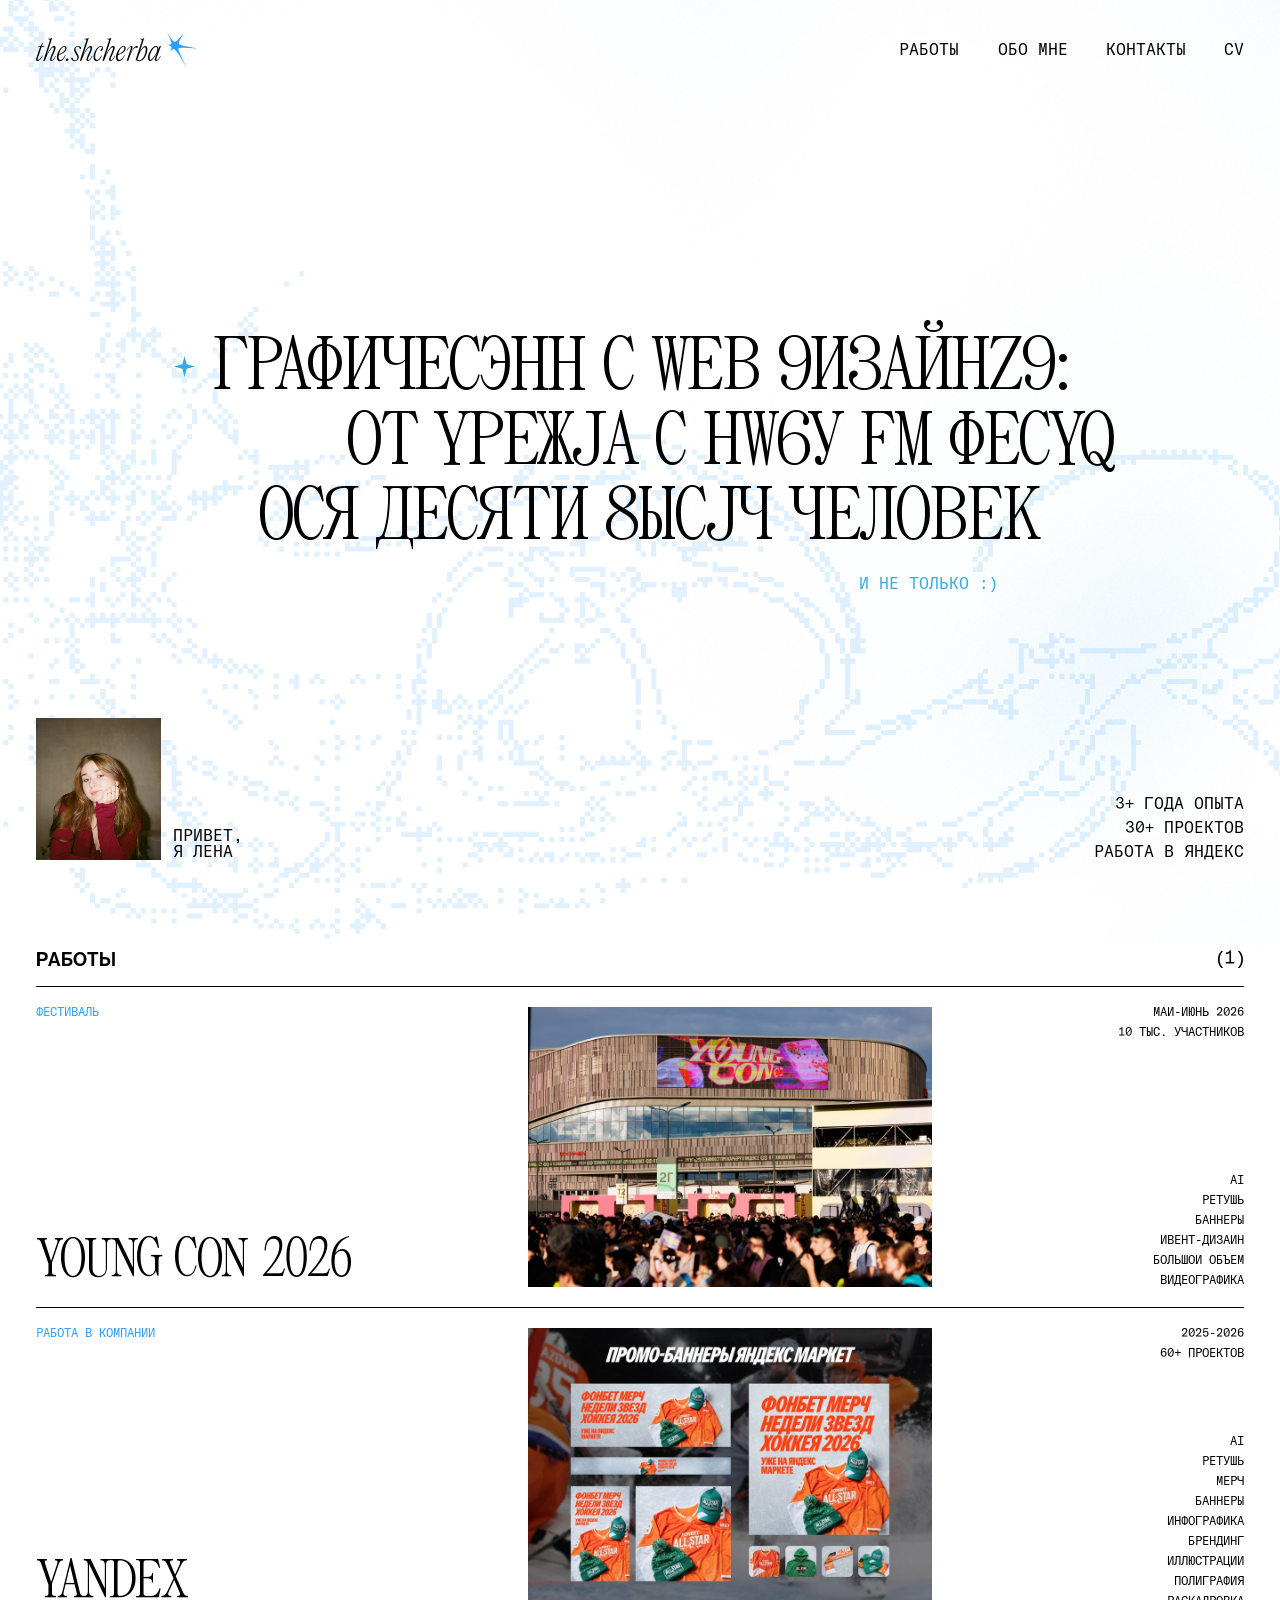
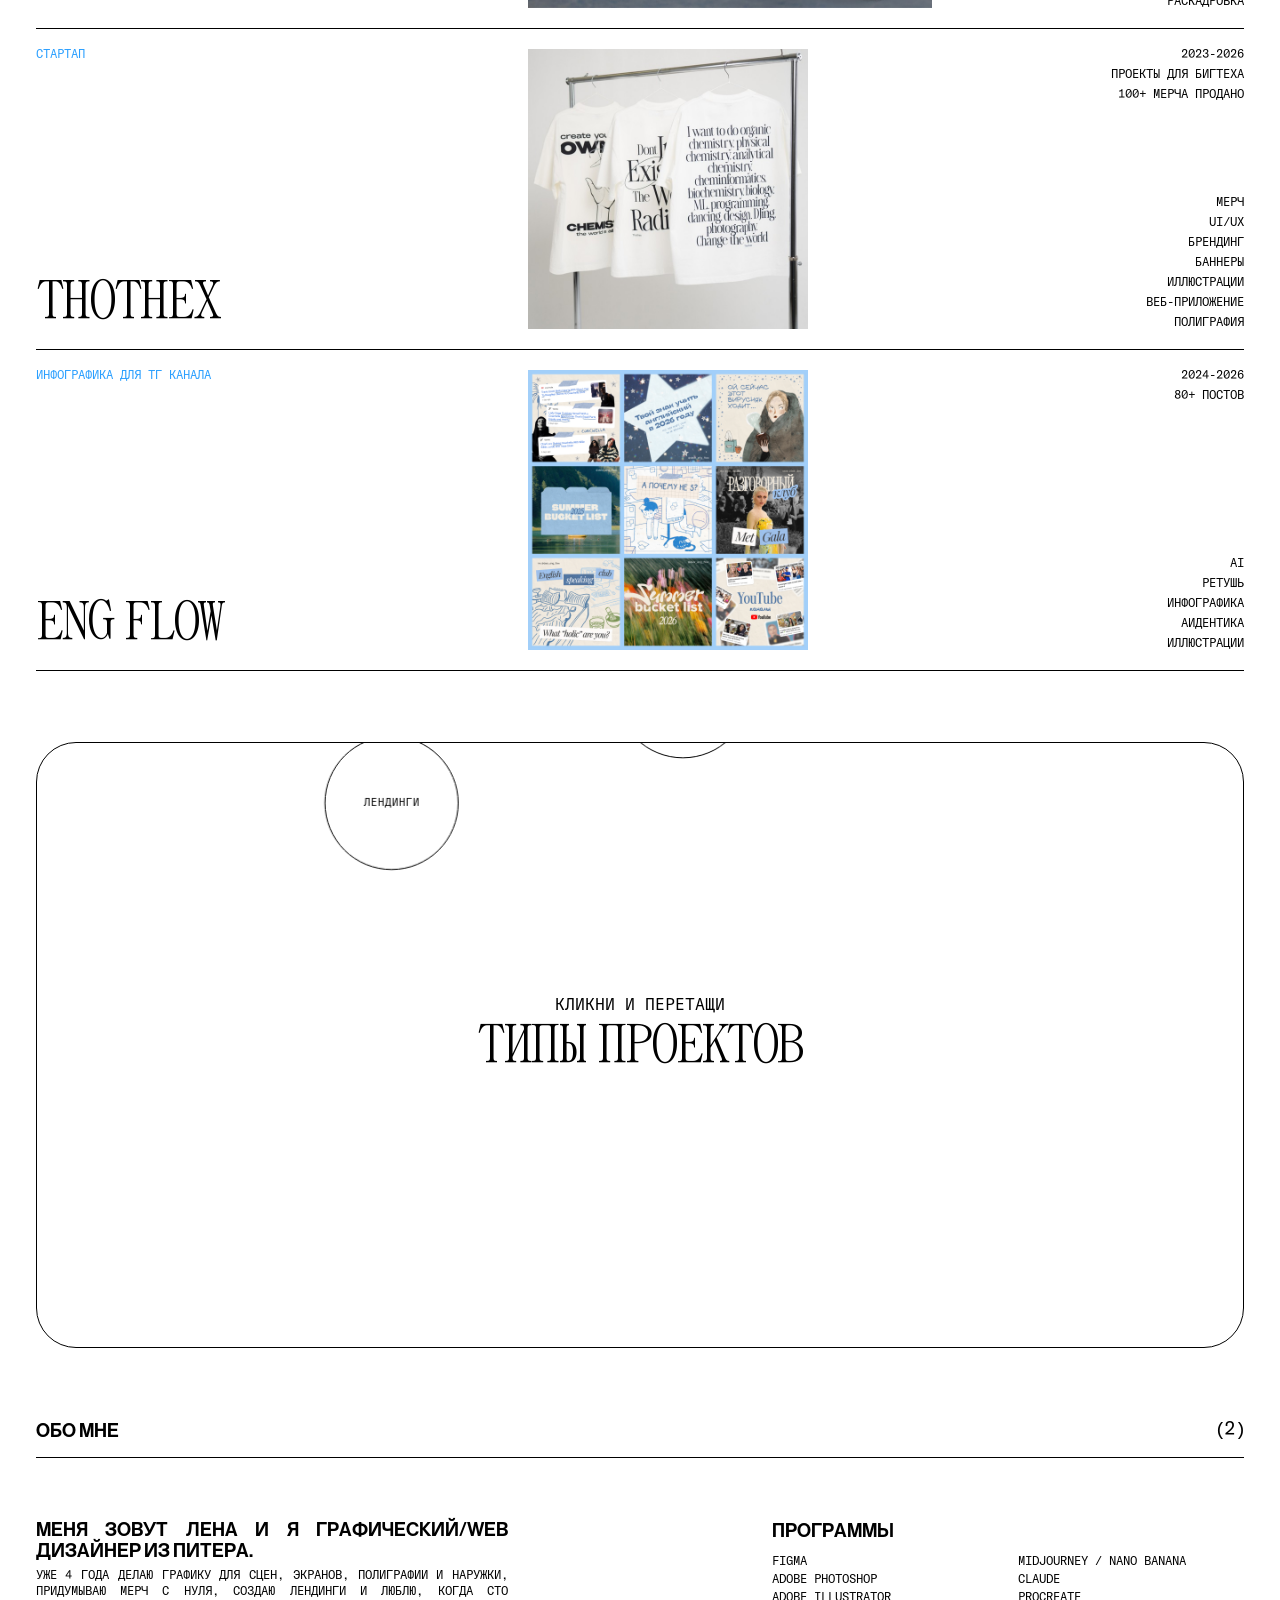
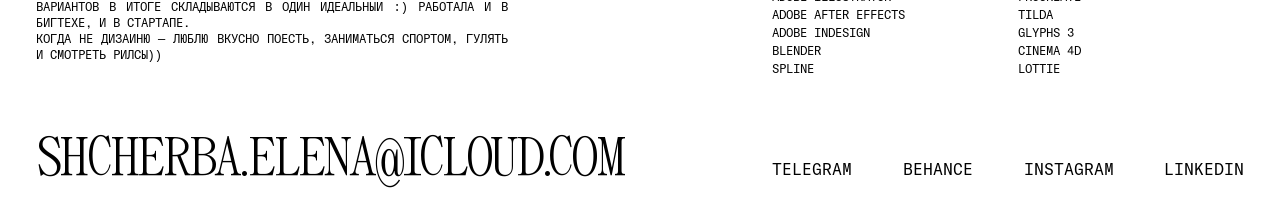
==== commit a605d2c7: "add linkedin link to contacts Co-Authored-By: Claude Opus 5.5 <noreply@anthropic.com>" ====
--- a/index.html
+++ b/index.html
@@ -282,8 +282,11 @@
             rel="noopener"
             >instagram</a
           >
-          <span class="contacts-link--pending" title="ждём ссылку от Лены"
-            >linkedin</span
+          <a
+            href="https://www.linkedin.com/in/the-shcherba/"
+            target="_blank"
+            rel="noopener"
+            >linkedin</a
           >
         </nav>
       </footer>
--- a/css/main.css
+++ b/css/main.css
@@ -801,12 +801,6 @@
   font-family: "GT America Mono", monospace;
   font-size: 16px;
   text-transform: uppercase;
-}
-
-.contacts-link--pending {
-  color: #000;
-  opacity: 0.35;
-  cursor: default;
 }
 
 /* отступ снизу как верхний padding хедера */
